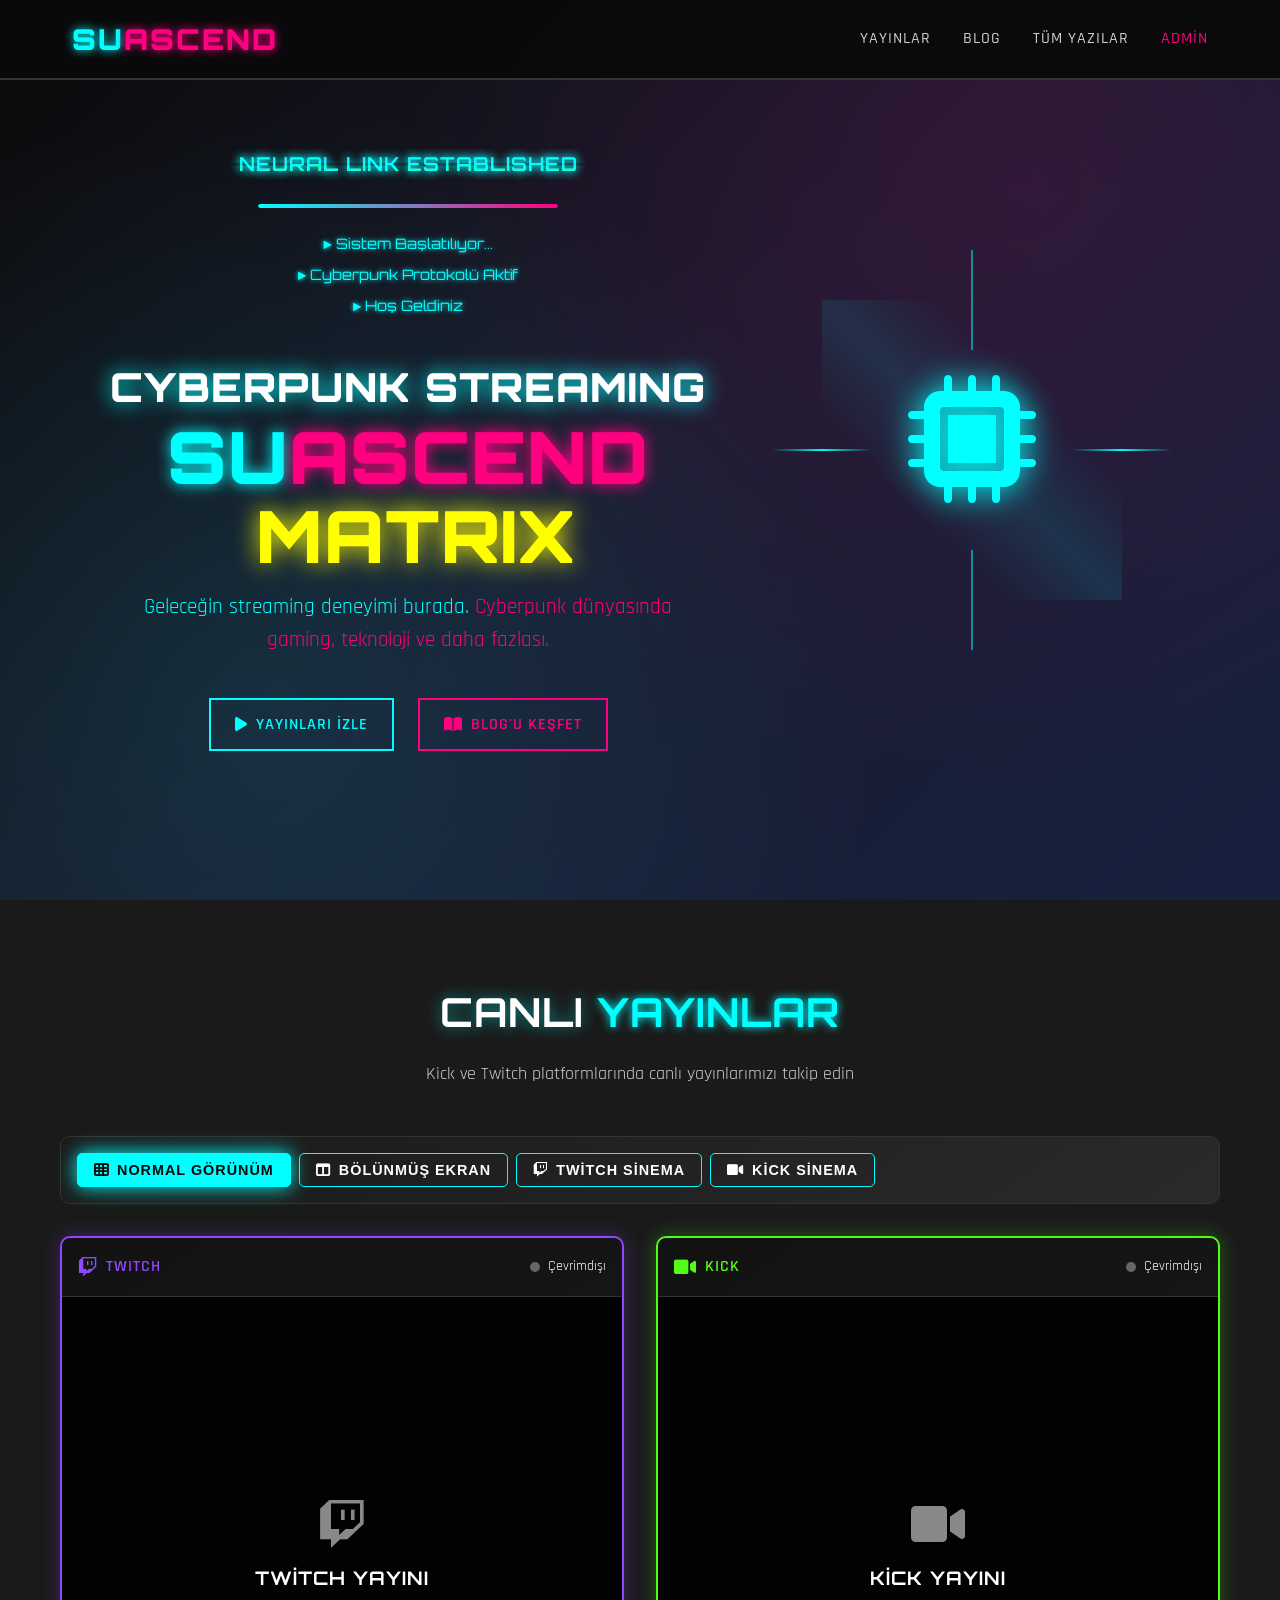
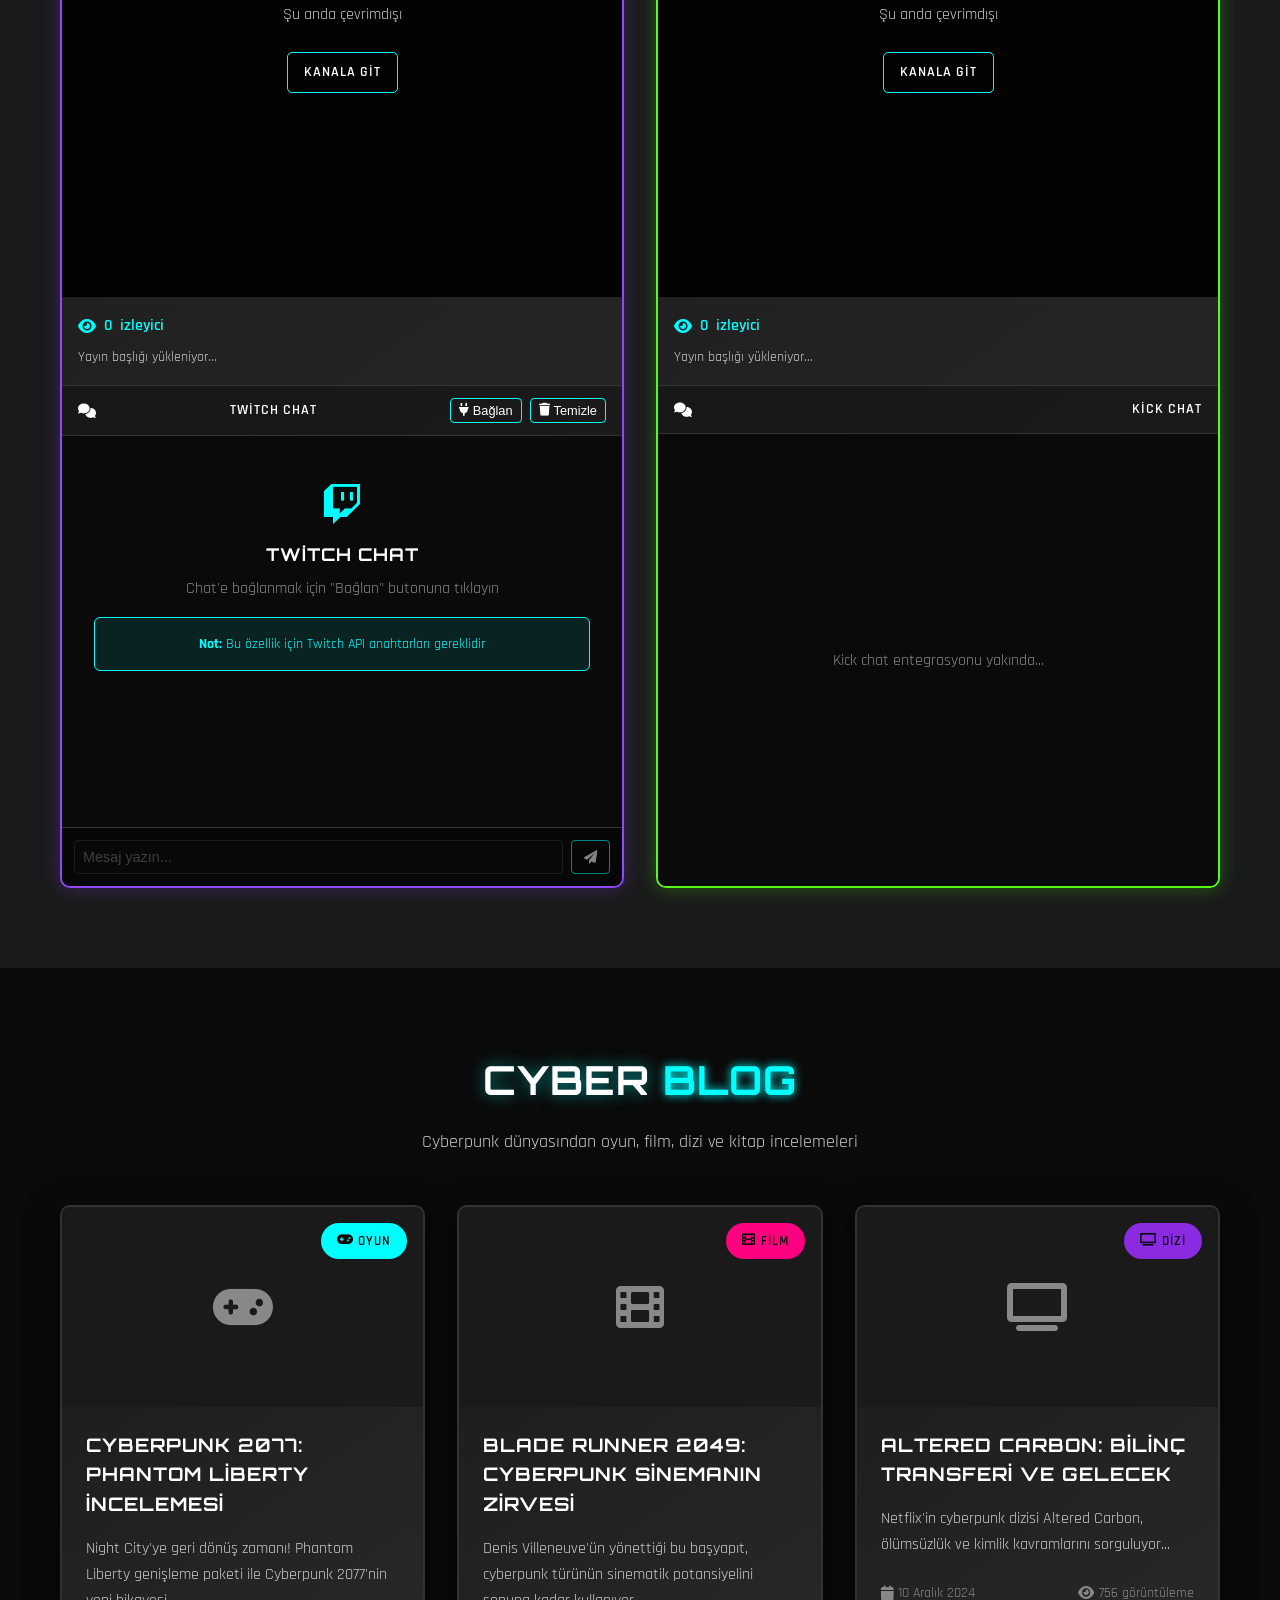
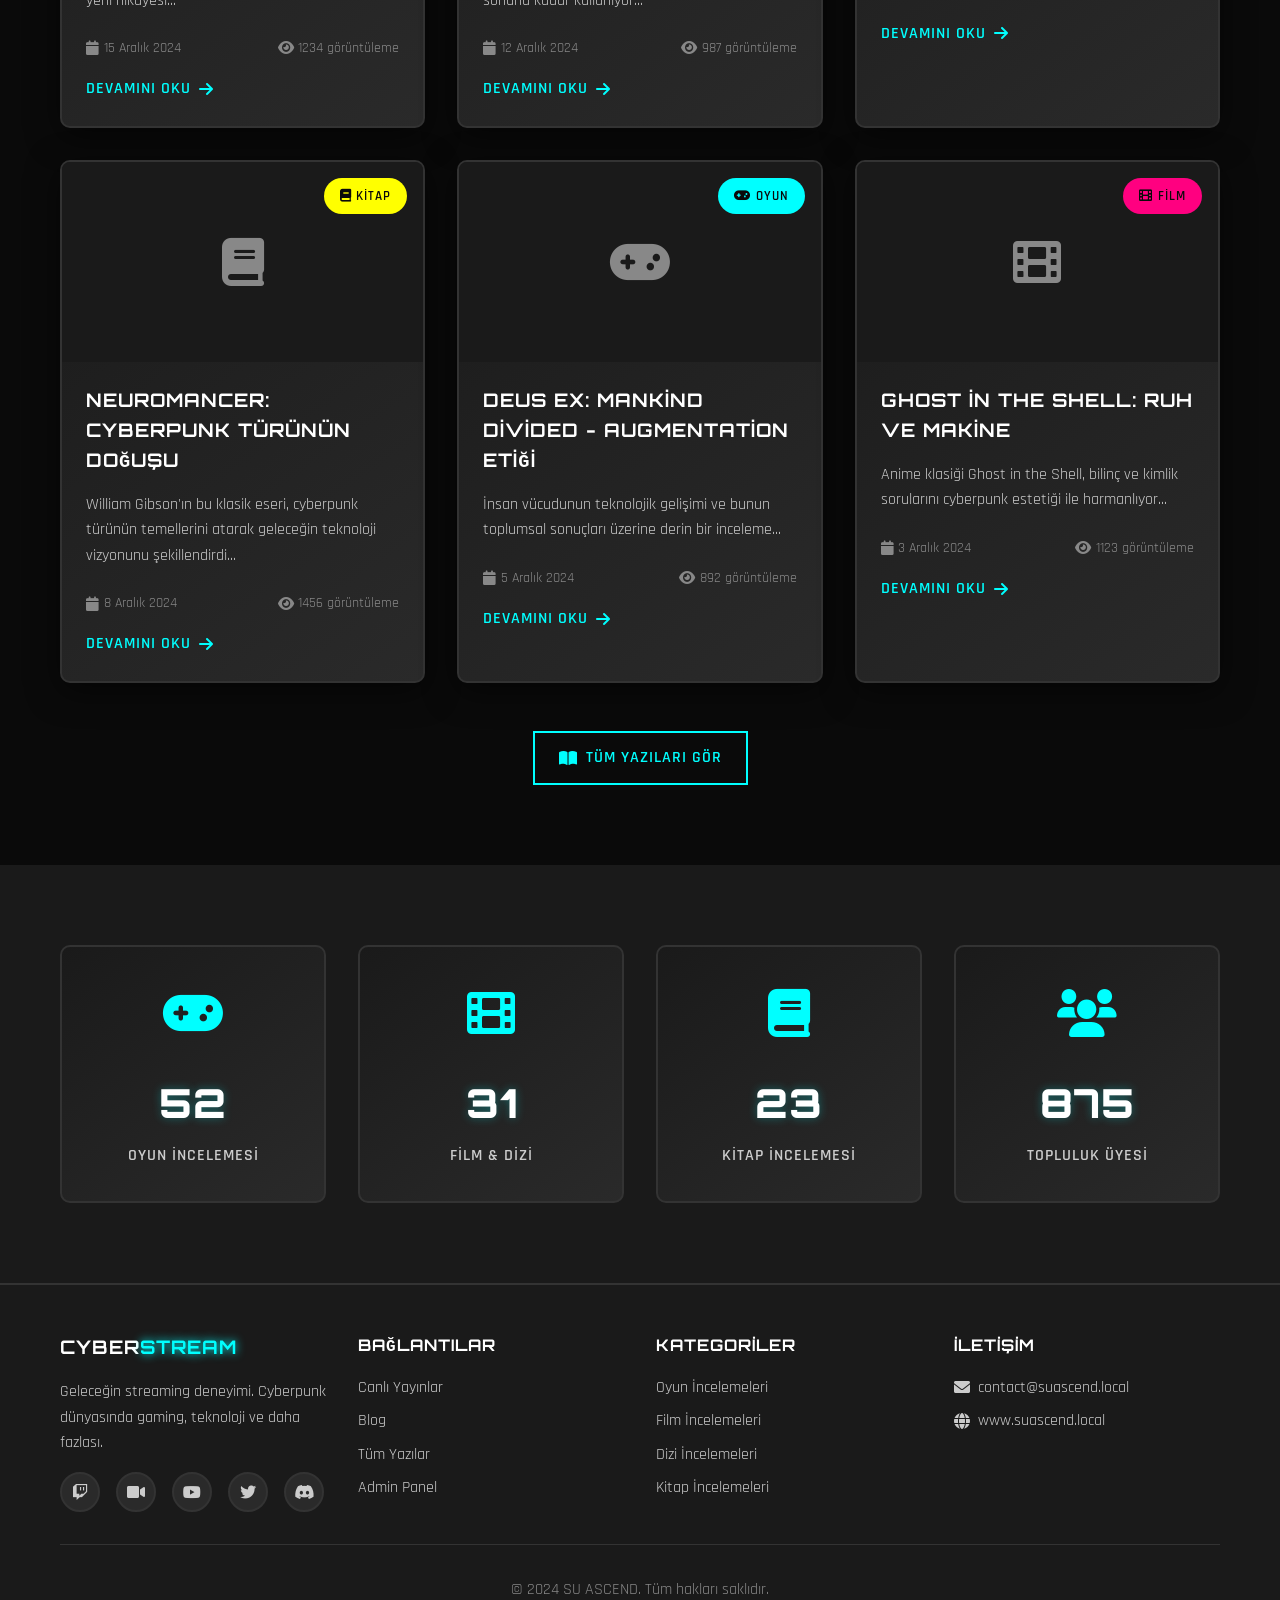
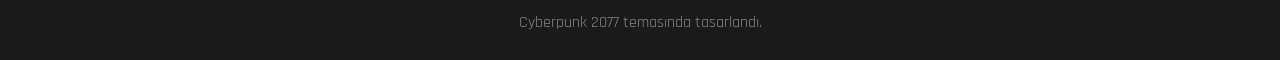
==== index.html @ 9f0c7566 "trae site denemesi" ====
<!DOCTYPE html>
<html lang="tr">
<head>
    <meta charset="UTF-8">
    <meta name="viewport" content="width=device-width, initial-scale=1.0">
    <title>Su Ascend - Cyberpunk Streaming & Blog</title>
    <meta name="description" content="Cyberpunk dünyasında gaming, streaming ve daha fazlası. Kick ve Twitch yayınları, blog yazıları ve daha fazlası.">
    <link rel="stylesheet" href="css/style.css?v=2024">
    <style>
        /* PC Optimizasyonu - Büyük Stream Boyutları */
        .stream-player {
            position: relative;
            width: 100%;
            height: 600px !important;
            background: var(--primary-bg);
        }
        
        .stream-chat {
            height: 500px !important;
            display: flex;
            flex-direction: column;
        }
        
        .streams-container.normal .streams-grid {
            display: grid;
            grid-template-columns: 1fr 1fr !important;
            gap: 2rem;
            max-width: 1600px;
            margin: 0 auto;
        }
        
        .stream-panel {
            min-height: 1200px !important;
            max-width: 750px;
        }
        
        /* Bölünmüş Ekran - Sinema Modu Gibi */
         .streams-container.split-screen {
             position: fixed !important;
             top: 0;
             left: 0;
             width: 100vw !important;
             height: 100vh !important;
             background: rgba(0, 0, 0, 0.95) !important;
             z-index: 1000 !important;
             display: flex !important;
             align-items: center !important;
             justify-content: center !important;
             padding: 0 !important;
             margin: 0 !important;
         }
         
         .streams-container.split-screen .streams-grid {
             display: flex !important;
             gap: 0 !important;
             width: 100vw !important;
             height: 100vh !important;
             max-width: none !important;
         }
         
         .streams-container.split-screen .stream-panel {
             flex: 1 !important;
             display: flex !important;
             flex-direction: column !important;
             height: 100vh !important;
             max-width: none !important;
             background: var(--primary-bg) !important;
             border: none !important;
             border-radius: 0 !important;
             margin: 0 !important;
         }
         
         .streams-container.split-screen .stream-header {
             padding: 1rem !important;
             background: rgba(0, 0, 0, 0.8) !important;
             border-bottom: 1px solid var(--border-glow) !important;
         }
         
         .streams-container.split-screen .stream-player {
             flex: 1 !important;
             height: auto !important;
             min-height: 70vh !important;
         }
         
         .streams-container.split-screen .stream-chat {
             height: 25vh !important;
             flex-shrink: 0 !important;
         }
         
         .streams-container.split-screen .stream-info {
             padding: 0.5rem 1rem !important;
             background: rgba(0, 0, 0, 0.8) !important;
         }
        
        /* Büyük ekranlar için daha da büyük boyutlar */
        @media (min-width: 1400px) {
            .stream-player {
                height: 700px !important;
            }
            .stream-chat {
                height: 600px !important;
            }
            .stream-panel {
                max-width: 800px;
            }
        }
        
        /* Disable hover effects in split-screen mode */
        .streams-container.split-screen .stream-panel:hover {
            transform: none !important;
            box-shadow: var(--shadow-card) !important;
        }

        /* Compact close button styles */
        .cinema-close {
            position: fixed !important;
            top: 1rem !important;
            right: 1rem !important;
            width: 40px !important;
            height: 40px !important;
            background: rgba(0, 0, 0, 0.8) !important;
            color: var(--neon-cyan) !important;
            border: 2px solid var(--neon-cyan) !important;
            border-radius: 8px !important;
            cursor: pointer !important;
            font-size: 1.2rem !important;
            z-index: 1001 !important;
            transition: all 0.3s ease !important;
            opacity: 0 !important;
            visibility: hidden !important;
            display: flex !important;
            align-items: center !important;
            justify-content: center !important;
            backdrop-filter: blur(10px) !important;
        }

        /* Show close button when mouse is in top-right area */
        .close-button-trigger {
            position: fixed !important;
            top: 0 !important;
            right: 0 !important;
            width: 120px !important;
            height: 120px !important;
            z-index: 1000 !important;
            pointer-events: auto !important;
            background: transparent !important;
        }

        .close-button-trigger:hover + .cinema-close,
        .cinema-close:hover {
            opacity: 1 !important;
            visibility: visible !important;
        }

        /* Alternative: Show on container hover */
        .streams-container.split-screen:hover .cinema-close,
        .streams-container.cinema-mode:hover .cinema-close {
            opacity: 0.7 !important;
            visibility: visible !important;
        }
        
        /* Tablet ve küçük ekranlar için alt alta */
        @media (max-width: 1200px) {
            .streams-container.normal .streams-grid {
                grid-template-columns: 1fr !important;
            }
            .stream-player {
                height: 400px !important;
            }
            .stream-chat {
                height: 300px !important;
            }
            
            .streams-container.split-screen .streams-grid {
                flex-direction: column !important;
                height: 95vh !important;
            }
            
            .streams-container.split-screen .stream-player {
                min-height: 40vh !important;
            }
            
            .streams-container.split-screen .stream-chat {
                height: 20vh !important;
            }
        }
    </style>
    <link rel="preconnect" href="https://fonts.googleapis.com">
    <link rel="preconnect" href="https://fonts.gstatic.com" crossorigin>
    <link href="https://fonts.googleapis.com/css2?family=Orbitron:wght@400;700;900&family=Rajdhani:wght@300;400;500;600;700&display=swap" rel="stylesheet">
    <link rel="stylesheet" href="https://cdnjs.cloudflare.com/ajax/libs/font-awesome/6.0.0/css/all.min.css">
</head>
<body>
    <!-- Cyber Grid Background -->
    <div class="cyber-grid"></div>
    
    <!-- Header -->
    <header class="header">
        <nav class="navbar">
            <div class="nav-brand">
                <h1 class="logo"><span style="color: #00ffff; text-shadow: 0 0 10px #00ffff;">SU</span><span style="color: #ff0080; text-shadow: 0 0 10px #ff0080;">ASCEND</span></h1>
            </div>
            <ul class="nav-menu">
                <li><a href="#streams" class="nav-link">Yayınlar</a></li>
                <li><a href="#blog" class="nav-link">Blog</a></li>
                <li><a href="blog.html" class="nav-link">Tüm Yazılar</a></li>
                <li><a href="admin/login.html" class="nav-link admin-link">Admin</a></li>
            </ul>
            <div class="hamburger">
                <span></span>
                <span></span>
                <span></span>
            </div>
        </nav>
    </header>

    <!-- Hero Section -->
    <section class="hero">
        <div class="hero-content">
            <div class="hero-intro-animation">
                <div class="glitch-text">
                    <span class="glitch-layer">NEURAL LINK ESTABLISHED</span>
                    <span class="glitch-layer">NEURAL LINK ESTABLISHED</span>
                    <span class="glitch-layer">NEURAL LINK ESTABLISHED</span>
                </div>
                <div class="loading-bar">
                    <div class="loading-progress"></div>
                </div>
                <div class="system-status">
                    <span class="status-line">► Sistem Başlatılıyor...</span>
                    <span class="status-line">► Cyberpunk Protokolü Aktif</span>
                    <span class="status-line">► Hoş Geldiniz</span>
                </div>
            </div>
            
            <h1 class="hero-title">
                <span class="title-line-1">CYBERPUNK STREAMING</span>
                <span class="title-line-2">
                    <span style="color: #00ffff; text-shadow: 0 0 15px #00ffff;">SU</span><span style="color: #ff0080; text-shadow: 0 0 15px #ff0080;">ASCEND</span>
                    <span class="title-matrix">MATRIX</span>
                </span>
            </h1>
            <p class="hero-subtitle">
                <span style="color: #00ffff;">Geleceğin streaming deneyimi burada.</span> 
                <span style="color: #ff0080;">Cyberpunk dünyasında gaming, teknoloji ve daha fazlası.</span>
            </p>
            <div class="hero-buttons">
                <a href="#streams" class="cyber-btn primary">
                    <i class="fas fa-play"></i>
                    <span style="color: #00ffff;">Yayınları İzle</span>
                </a>
                <a href="#blog" class="cyber-btn secondary">
                    <i class="fas fa-book-open"></i>
                    <span style="color: #ff0080;">Blog'u Keşfet</span>
                </a>
            </div>
        </div>
        <div class="hero-visual">
            <div class="cyber-logo">
                <div class="logo-circuit">
                    <i class="fas fa-microchip"></i>
                    <div class="circuit-lines">
                        <div class="circuit-line line-1"></div>
                        <div class="circuit-line line-2"></div>
                        <div class="circuit-line line-3"></div>
                        <div class="circuit-line line-4"></div>
                    </div>
                </div>
                <div class="hologram-effect"></div>
            </div>
        </div>
    </section>

    <!-- Streams Section -->
    <section id="streams" class="streams-section">
        <div class="container">
            <h2 class="section-title">CANLI <span class="accent">YAYINLAR</span></h2>
            <p class="section-subtitle">Kick ve Twitch platformlarında canlı yayınlarımızı takip edin</p>
            
            <!-- Stream Controls -->
            <div class="stream-controls">
                <div class="view-mode-buttons">
                    <button class="cyber-btn-sm active" id="normal-view" onclick="setViewMode('normal')">
                        <i class="fas fa-th"></i>
                        Normal Görünüm
                    </button>
                    <button class="cyber-btn-sm" id="split-view" onclick="setViewMode('split')">
                        <i class="fas fa-columns"></i>
                        Bölünmüş Ekran
                    </button>
                    <button class="cyber-btn-sm" id="cinema-twitch" onclick="setViewMode('cinema-twitch')">
                        <i class="fab fa-twitch"></i>
                        Twitch Sinema
                    </button>
                    <button class="cyber-btn-sm" id="cinema-kick" onclick="setViewMode('cinema-kick')">
                        <i class="fas fa-video"></i>
                        Kick Sinema
                    </button>
                </div>
            </div>
            
            <div class="streams-container" id="streams-container">
                <div class="streams-grid" id="streams-grid">
                <!-- Twitch Stream -->
                <div class="stream-panel twitch">
                    <div class="stream-header">
                        <div class="platform-info">
                            <i class="fab fa-twitch"></i>
                            <span class="platform-name">TWITCH</span>
                        </div>
                        <div class="stream-status" id="twitch-status">
                            <span class="status-indicator offline"></span>
                            <span class="status-text">Çevrimdışı</span>
                        </div>
                    </div>
                    
                    <div class="stream-player">
                        <iframe 
                            id="twitch-player"
                            src="https://player.twitch.tv/?channel=YOUR_TWITCH_USERNAME&parent=localhost&muted=true"
                            frameborder="0"
                            allowfullscreen="true"
                            scrolling="no">
                        </iframe>
                        <div class="stream-overlay offline" id="twitch-overlay">
                            <div class="overlay-content">
                                <i class="fab fa-twitch"></i>
                                <h3>Twitch Yayını</h3>
                                <p>Şu anda çevrimdışı</p>
                                <a href="https://twitch.tv/YOUR_TWITCH_USERNAME" target="_blank" class="cyber-btn-sm">
                                    Kanala Git
                                </a>
                            </div>
                        </div>
                    </div>
                    
                    <div class="stream-info">
                        <div class="viewer-count">
                            <i class="fas fa-eye"></i>
                            <span id="twitch-viewers">0</span> izleyici
                        </div>
                        <div class="stream-title" id="twitch-title">
                            Yayın başlığı yükleniyor...
                        </div>
                    </div>
                    
                    <div class="stream-chat">
                        <div class="chat-header">
                            <i class="fas fa-comments"></i>
                            <span>Twitch Chat</span>
                            <div class="chat-controls">
                                <button id="chat-connect-btn" onclick="toggleTwitchChat()" class="chat-control-btn">
                                    <i class="fas fa-plug"></i>
                                    Bağlan
                                </button>
                                <button id="chat-clear-btn" onclick="clearTwitchChat()" class="chat-control-btn">
                                    <i class="fas fa-trash"></i>
                                    Temizle
                                </button>
                            </div>
                        </div>
                        <div class="chat-container">
                            <div id="twitch-chat-messages" class="chat-messages">
                                <div class="chat-welcome">
                                    <i class="fab fa-twitch"></i>
                                    <h4>Twitch Chat</h4>
                                    <p>Chat'e bağlanmak için "Bağlan" butonuna tıklayın</p>
                                    <div class="chat-info">
                                        <p><strong>Not:</strong> Bu özellik için Twitch API anahtarları gereklidir</p>
                                    </div>
                                </div>
                            </div>
                            <div class="chat-input-area">
                                <input type="text" id="chat-input" placeholder="Mesaj yazın..." disabled>
                                <button id="chat-send-btn" onclick="sendChatMessage()" disabled>
                                    <i class="fas fa-paper-plane"></i>
                                </button>
                            </div>
                        </div>
                    </div>
                </div>

                <!-- Kick Stream -->
                <div class="stream-panel kick">
                    <div class="stream-header">
                        <div class="platform-info">
                            <i class="fas fa-video"></i>
                            <span class="platform-name">KICK</span>
                        </div>
                        <div class="stream-status" id="kick-status">
                            <span class="status-indicator offline"></span>
                            <span class="status-text">Çevrimdışı</span>
                        </div>
                    </div>
                    
                    <div class="stream-player">
                        <iframe 
                            id="kick-player"
                            src="https://player.kick.com/YOUR_KICK_USERNAME"
                            frameborder="0"
                            allowfullscreen="true"
                            scrolling="no">
                        </iframe>
                        <div class="stream-overlay offline" id="kick-overlay">
                            <div class="overlay-content">
                                <i class="fas fa-video"></i>
                                <h3>Kick Yayını</h3>
                                <p>Şu anda çevrimdışı</p>
                                <a href="https://kick.com/YOUR_KICK_USERNAME" target="_blank" class="cyber-btn-sm">
                                    Kanala Git
                                </a>
                            </div>
                        </div>
                    </div>
                    
                    <div class="stream-info">
                        <div class="viewer-count">
                            <i class="fas fa-eye"></i>
                            <span id="kick-viewers">0</span> izleyici
                        </div>
                        <div class="stream-title" id="kick-title">
                            Yayın başlığı yükleniyor...
                        </div>
                    </div>
                    
                    <div class="stream-chat">
                        <div class="chat-header">
                            <i class="fas fa-comments"></i>
                            <span>Kick Chat</span>
                        </div>
                        <div class="chat-placeholder">
                            <p>Kick chat entegrasyonu yakında...</p>
                        </div>
                    </div>
                </div>
            </div>
        </div>
    </section>

    <!-- Blog Section -->
    <section id="blog" class="blog-section">
        <div class="container">
            <h2 class="section-title">CYBER <span class="accent">BLOG</span></h2>
            <p class="section-subtitle">Cyberpunk dünyasından oyun, film, dizi ve kitap incelemeleri</p>
            
            <div class="blog-grid" id="blog-posts">
                <!-- Blog posts will be loaded here via JavaScript -->
                <div class="loading-spinner">
                    <div class="spinner"></div>
                    <p>Blog yazıları yükleniyor...</p>
                </div>
            </div>
            
            <div class="blog-actions">
                <a href="blog.html" class="cyber-btn primary">
                    <i class="fas fa-book-open"></i>
                    Tüm Yazıları Gör
                </a>
            </div>
        </div>
    </section>

    <!-- Stats Section -->
    <section class="stats-section">
        <div class="container">
            <div class="stats-grid">
                <div class="stat-item">
                    <div class="stat-icon">
                        <i class="fas fa-gamepad"></i>
                    </div>
                    <div class="stat-content">
                        <h3 class="stat-number" data-target="150">0</h3>
                        <p class="stat-label">Oyun İncelemesi</p>
                    </div>
                </div>
                
                <div class="stat-item">
                    <div class="stat-icon">
                        <i class="fas fa-film"></i>
                    </div>
                    <div class="stat-content">
                        <h3 class="stat-number" data-target="89">0</h3>
                        <p class="stat-label">Film & Dizi</p>
                    </div>
                </div>
                
                <div class="stat-item">
                    <div class="stat-icon">
                        <i class="fas fa-book"></i>
                    </div>
                    <div class="stat-content">
                        <h3 class="stat-number" data-target="67">0</h3>
                        <p class="stat-label">Kitap İncelemesi</p>
                    </div>
                </div>
                
                <div class="stat-item">
                    <div class="stat-icon">
                        <i class="fas fa-users"></i>
                    </div>
                    <div class="stat-content">
                        <h3 class="stat-number" data-target="2500">0</h3>
                        <p class="stat-label">Topluluk Üyesi</p>
                    </div>
                </div>
            </div>
        </div>
    </section>

    <!-- Footer -->
    <footer class="footer">
        <div class="container">
            <div class="footer-content">
                <div class="footer-section">
                    <h3>CYBER<span class="accent">STREAM</span></h3>
                    <p>Geleceğin streaming deneyimi. Cyberpunk dünyasında gaming, teknoloji ve daha fazlası.</p>
                    <div class="social-links">
                        <a href="https://twitch.tv/YOUR_TWITCH_USERNAME" target="_blank">
                            <i class="fab fa-twitch"></i>
                        </a>
                        <a href="https://kick.com/YOUR_KICK_USERNAME" target="_blank">
                            <i class="fas fa-video"></i>
                        </a>
                        <a href="#" target="_blank">
                            <i class="fab fa-youtube"></i>
                        </a>
                        <a href="#" target="_blank">
                            <i class="fab fa-twitter"></i>
                        </a>
                        <a href="#" target="_blank">
                            <i class="fab fa-discord"></i>
                        </a>
                    </div>
                </div>
                
                <div class="footer-section">
                    <h4>Bağlantılar</h4>
                    <ul>
                        <li><a href="#streams">Canlı Yayınlar</a></li>
                        <li><a href="#blog">Blog</a></li>
                        <li><a href="blog.html">Tüm Yazılar</a></li>
                        <li><a href="admin/login.html">Admin Panel</a></li>
                    </ul>
                </div>
                
                <div class="footer-section">
                    <h4>Kategoriler</h4>
                    <ul>
                        <li><a href="blog.html#oyun">Oyun İncelemeleri</a></li>
                        <li><a href="blog.html#film">Film İncelemeleri</a></li>
                        <li><a href="blog.html#dizi">Dizi İncelemeleri</a></li>
                        <li><a href="blog.html#kitap">Kitap İncelemeleri</a></li>
                    </ul>
                </div>
                
                <div class="footer-section">
                    <h4>İletişim</h4>
                    <div class="contact-info">
                        <p><i class="fas fa-envelope"></i> contact@suascend.local</p>
                        <p><i class="fas fa-globe"></i> www.suascend.local</p>
                    </div>
                </div>
            </div>
            
            <div class="footer-bottom">
                <p>&copy; 2024 SU ASCEND. Tüm hakları saklıdır.</p>
                <p>Cyberpunk 2077 temasında tasarlandı.</p>
            </div>
        </div>
    </footer>

    <!-- Scripts -->
    <script src="js/script.js"></script>
    <script>
        // Load blog posts on page load
        document.addEventListener('DOMContentLoaded', function() {
            loadBlogPosts();
            initStreamStatus();
            animateStats();
            updateStreamLinks();
            setViewMode('normal'); // Initialize normal view
        });
        function updateStreamLinks() {
            const twitchUsername = localStorage.getItem('twitchUsername') || 'suascend';
            const kickUsername = localStorage.getItem('kickUsername') || 'suascend';
            
            // Twitch linklerini güncelle
            const twitchPlayer = document.getElementById('twitch-player');
            const twitchChat = document.getElementById('twitch-chat');
            const twitchLinks = document.querySelectorAll('a[href*="twitch.tv/YOUR_TWITCH_USERNAME"]');
            
            if (twitchPlayer) {
                twitchPlayer.src = `https://player.twitch.tv/?channel=${twitchUsername}&parent=localhost&muted=true`;
            }
            
            if (twitchChat) {
                twitchChat.src = `https://www.twitch.tv/embed/${twitchUsername}/chat?parent=localhost`;
            }
            
            twitchLinks.forEach(link => {
                link.href = `https://twitch.tv/${twitchUsername}`;
            });
            
            // Kick linklerini güncelle
            const kickPlayer = document.getElementById('kick-player');
            const kickLinks = document.querySelectorAll('a[href*="kick.com/YOUR_KICK_USERNAME"]');
            
            if (kickPlayer) {
                kickPlayer.src = `https://player.kick.com/${kickUsername}`;
            }
            
            kickLinks.forEach(link => {
                link.href = `https://kick.com/${kickUsername}`;
            });
            
            console.log('Yayın linkleri güncellendi:', { twitch: twitchUsername, kick: kickUsername });
        }

        // Load blog posts (static demo data)
        function loadBlogPosts() {
            const demoPosts = [
                {
                    title: "Cyberpunk 2077: Phantom Liberty İncelemesi",
                    excerpt: "Night City'ye geri dönüş zamanı! Phantom Liberty genişleme paketi ile Cyberpunk 2077'nin yeni hikayesi...",
                    category: "Oyun",
                    category_icon: "fas fa-gamepad",
                    formatted_date: "15 Aralık 2024",
                    views: 1234,
                    url: "#",
                    featured_image: null
                },
                {
                    title: "Blade Runner 2049: Cyberpunk Sinemanın Zirvesi",
                    excerpt: "Denis Villeneuve'ün yönettiği bu başyapıt, cyberpunk türünün sinematik potansiyelini sonuna kadar kullanıyor...",
                    category: "Film",
                    category_icon: "fas fa-film",
                    formatted_date: "12 Aralık 2024",
                    views: 987,
                    url: "#",
                    featured_image: null
                },
                {
                    title: "Altered Carbon: Bilinç Transferi ve Gelecek",
                    excerpt: "Netflix'in cyberpunk dizisi Altered Carbon, ölümsüzlük ve kimlik kavramlarını sorguluyor...",
                    category: "Dizi",
                    category_icon: "fas fa-tv",
                    formatted_date: "10 Aralık 2024",
                    views: 756,
                    url: "#",
                    featured_image: null
                },
                {
                    title: "Neuromancer: Cyberpunk Türünün Doğuşu",
                    excerpt: "William Gibson'ın bu klasik eseri, cyberpunk türünün temellerini atarak geleceğin teknoloji vizyonunu şekillendirdi...",
                    category: "Kitap",
                    category_icon: "fas fa-book",
                    formatted_date: "8 Aralık 2024",
                    views: 1456,
                    url: "#",
                    featured_image: null
                },
                {
                    title: "Deus Ex: Mankind Divided - Augmentation Etiği",
                    excerpt: "İnsan vücudunun teknolojik gelişimi ve bunun toplumsal sonuçları üzerine derin bir inceleme...",
                    category: "Oyun",
                    category_icon: "fas fa-gamepad",
                    formatted_date: "5 Aralık 2024",
                    views: 892,
                    url: "#",
                    featured_image: null
                },
                {
                    title: "Ghost in the Shell: Ruh ve Makine",
                    excerpt: "Anime klasiği Ghost in the Shell, bilinç ve kimlik sorularını cyberpunk estetiği ile harmanlıyor...",
                    category: "Film",
                    category_icon: "fas fa-film",
                    formatted_date: "3 Aralık 2024",
                    views: 1123,
                    url: "#",
                    featured_image: null
                }
            ];
            
            displayBlogPosts(demoPosts);
        }

        // Display blog posts
        function displayBlogPosts(posts) {
            const blogGrid = document.getElementById('blog-posts');
            blogGrid.innerHTML = '';
            
            posts.forEach(post => {
                const postElement = createPostElement(post);
                blogGrid.appendChild(postElement);
            });
        }

        // Create post element
        function createPostElement(post) {
            const article = document.createElement('article');
            article.className = 'blog-card';
            
            const categoryColor = getCategoryColor(post.category);
            
            article.innerHTML = `
                <div class="blog-card-image">
                    ${post.featured_image ? 
                        `<img src="${post.featured_image}" alt="${post.title}">` :
                        `<div class="placeholder-image"><i class="${post.category_icon}"></i></div>`
                    }
                    <div class="blog-card-category" style="background-color: ${categoryColor}">
                        <i class="${post.category_icon}"></i>
                        ${post.category}
                    </div>
                </div>
                <div class="blog-card-content">
                    <h3 class="blog-card-title">
                        <a href="${post.url}">${post.title}</a>
                    </h3>
                    <p class="blog-card-excerpt">${post.excerpt}</p>
                    <div class="blog-card-meta">
                        <span class="blog-card-date">
                            <i class="fas fa-calendar"></i>
                            ${post.formatted_date}
                        </span>
                        <span class="blog-card-views">
                            <i class="fas fa-eye"></i>
                            ${post.views} görüntüleme
                        </span>
                    </div>
                    <a href="${post.url}" class="blog-card-link">
                        Devamını Oku <i class="fas fa-arrow-right"></i>
                    </a>
                </div>
            `;
            
            return article;
        }

        // Get category color
        function getCategoryColor(category) {
            const colors = {
                'Oyun': '#00ffff',
                'Film': '#ff0080',
                'Dizi': '#8a2be2',
                'Kitap': '#ffff00',
                'Teknoloji': '#00ff41'
            };
            return colors[category] || '#00ffff';
        }

        // Show no posts message
        function showNoPosts() {
            const blogGrid = document.getElementById('blog-posts');
            blogGrid.innerHTML = `
                <div class="no-posts">
                    <i class="fas fa-file-alt"></i>
                    <h3>Henüz blog yazısı bulunmuyor</h3>
                    <p>Yakında cyberpunk dünyasından harika içerikler paylaşacağız!</p>
                </div>
            `;
        }

        // Initialize stream status (mock data for demo)
        function initStreamStatus() {
            // This would normally fetch real stream data from APIs
            updateStreamStatus('twitch', false, 0, 'Yayın başlığı yükleniyor...');
            updateStreamStatus('kick', false, 0, 'Yayın başlığı yükleniyor...');
        }

        // Update stream status
        function updateStreamStatus(platform, isLive, viewers, title) {
            const statusElement = document.getElementById(`${platform}-status`);
            const viewersElement = document.getElementById(`${platform}-viewers`);
            const titleElement = document.getElementById(`${platform}-title`);
            const overlayElement = document.getElementById(`${platform}-overlay`);
            
            if (isLive) {
                statusElement.innerHTML = `
                    <span class="status-indicator live"></span>
                    <span class="status-text">Canlı</span>
                `;
                overlayElement.style.display = 'none';
            } else {
                statusElement.innerHTML = `
                    <span class="status-indicator offline"></span>
                    <span class="status-text">Çevrimdışı</span>
                `;
                overlayElement.style.display = 'flex';
            }
            
            viewersElement.textContent = viewers.toLocaleString();
            titleElement.textContent = title;
        }

        // Animate statistics
        function animateStats() {
            const statNumbers = document.querySelectorAll('.stat-number');
            
            const observer = new IntersectionObserver((entries) => {
                entries.forEach(entry => {
                    if (entry.isIntersecting) {
                        const target = parseInt(entry.target.dataset.target);
                        animateNumber(entry.target, target);
                        observer.unobserve(entry.target);
                    }
                });
            });
            
            statNumbers.forEach(stat => observer.observe(stat));
        }

        // Animate number counting
        function animateNumber(element, target) {
            let current = 0;
            const increment = target / 100;
            const timer = setInterval(() => {
                current += increment;
                if (current >= target) {
                    current = target;
                    clearInterval(timer);
                }
                element.textContent = Math.floor(current).toLocaleString();
            }, 20);
        }

        // View Mode Functions
        let currentViewMode = 'normal';

        function setViewMode(mode) {
            const container = document.getElementById('streams-container');
            const buttons = document.querySelectorAll('.view-mode-buttons .cyber-btn-sm');
            
            // Remove all mode classes
            container.className = 'streams-container';
            buttons.forEach(btn => btn.classList.remove('active'));
            
            // Set new mode
            currentViewMode = mode;
            
            switch(mode) {
                case 'normal':
                    container.classList.add('normal');
                    document.getElementById('normal-view').classList.add('active');
                    // Enable scroll
                    document.body.style.overflow = 'auto';
                    // Remove close button
                    removeCloseButton();
                    break;
                    
                case 'split':
                    container.classList.add('split-screen');
                    document.getElementById('split-view').classList.add('active');
                    // Disable scroll
                    document.body.style.overflow = 'hidden';
                    addCloseButton();
                    break;
                    
                case 'cinema-twitch':
                    container.classList.add('cinema-mode');
                    document.querySelector('.stream-panel.twitch').classList.add('active');
                    document.querySelector('.stream-panel.kick').classList.remove('active');
                    document.getElementById('cinema-twitch').classList.add('active');
                    // Disable scroll
                    document.body.style.overflow = 'hidden';
                    addCloseButton();
                    break;
                    
                case 'cinema-kick':
                    container.classList.add('cinema-mode');
                    document.querySelector('.stream-panel.kick').classList.add('active');
                    document.querySelector('.stream-panel.twitch').classList.remove('active');
                    document.getElementById('cinema-kick').classList.add('active');
                    // Disable scroll
                    document.body.style.overflow = 'hidden';
                    addCloseButton();
                    break;
            }
        }

        function addCloseButton() {
            // Remove existing close button if any
            removeCloseButton();
            
            // Add hover trigger area
            const triggerArea = document.createElement('div');
            triggerArea.className = 'close-button-trigger';
            
            // Add new close button
            const closeBtn = document.createElement('button');
            closeBtn.className = 'cinema-close';
            closeBtn.innerHTML = '<i class="fas fa-times"></i>';
            closeBtn.onclick = () => setViewMode('normal');
            
            // Add hover effects for close button
            closeBtn.addEventListener('mouseenter', () => {
                closeBtn.style.background = 'rgba(0, 255, 255, 0.2)';
                closeBtn.style.borderColor = 'var(--neon-pink)';
                closeBtn.style.color = 'var(--neon-pink)';
                closeBtn.style.transform = 'scale(1.1)';
                closeBtn.style.opacity = '1';
                closeBtn.style.visibility = 'visible';
            });
            
            closeBtn.addEventListener('mouseleave', () => {
                closeBtn.style.background = 'rgba(0, 0, 0, 0.8)';
                closeBtn.style.borderColor = 'var(--neon-cyan)';
                closeBtn.style.color = 'var(--neon-cyan)';
                closeBtn.style.transform = 'scale(1)';
            });
            
            // Show button when mouse enters trigger area
            triggerArea.addEventListener('mouseenter', () => {
                closeBtn.style.opacity = '1';
                closeBtn.style.visibility = 'visible';
            });
            
            triggerArea.addEventListener('mouseleave', () => {
                // Only hide if not hovering the button itself
                setTimeout(() => {
                    if (!closeBtn.matches(':hover')) {
                        closeBtn.style.opacity = '0';
                        closeBtn.style.visibility = 'hidden';
                    }
                }, 100);
            });
            
            // Append elements in correct order
            document.body.appendChild(triggerArea);
            document.body.appendChild(closeBtn);
        }

        function removeCloseButton() {
            const existingBtn = document.querySelector('.cinema-close');
            const existingTrigger = document.querySelector('.close-button-trigger');
            if (existingBtn) {
                existingBtn.remove();
            }
            if (existingTrigger) {
                existingTrigger.remove();
            }
        }

        function addCinemaCloseButton() {
            addCloseButton();
        }

        function handleEscapeKey(event) {
            if (event.key === 'Escape') {
                if (currentViewMode === 'split' || currentViewMode.includes('cinema')) {
                    setViewMode('normal');
                }
            }
        }

        // Add global escape key listener
        document.addEventListener('keydown', handleEscapeKey);
    </script>
</body>
</html>
---- css/style.css ----
/* Cyberpunk 2077 Themed CSS - Su Ascend */

/* CSS Variables */
:root {
    /* Colors */
    --primary-bg: #0a0a0a;
    --secondary-bg: #1a1a1a;
    --accent-bg: #2a2a2a;
    --border-glow: #333;
    
    /* Neon Colors */
    --neon-cyan: #00ffff;
    --neon-pink: #ff0080;
    --neon-yellow: #ffff00;
    --neon-purple: #8a2be2;
    --neon-green: #00ff41;
    --neon-orange: #ff6600;
    
    /* Text Colors - Restored to original */
    --text-primary: #ffffff; /* Back to white */
    --text-secondary: #cccccc; /* Back to light gray */
    --text-muted: #888888; /* Back to gray */
    --text-accent: var(--neon-cyan);
    
    /* Gradients */
    --gradient-cyber: linear-gradient(135deg, #0a0a0a 0%, #1a1a1a 50%, #2a2a2a 100%);
    --gradient-neon: linear-gradient(45deg, var(--neon-cyan), var(--neon-pink));
    --gradient-card: linear-gradient(145deg, #1a1a1a, #2a2a2a);
    
    /* Shadows */
    --shadow-glow: 0 0 20px rgba(0, 255, 255, 0.3);
    --shadow-pink: 0 0 20px rgba(255, 0, 128, 0.3);
    --shadow-card: 0 8px 32px rgba(0, 0, 0, 0.5);
    
    /* Fonts */
    --font-primary: 'Rajdhani', sans-serif;
    --font-accent: 'Orbitron', monospace;
    
    /* Transitions */
    --transition-fast: 0.2s ease;
    --transition-normal: 0.3s ease;
    --transition-slow: 0.5s ease;
}

/* Reset and Base Styles */
* {
    margin: 0;
    padding: 0;
    box-sizing: border-box;
}

html {
    scroll-behavior: smooth;
}

body {
    font-family: var(--font-primary);
    background: var(--primary-bg);
    color: var(--text-primary);
    line-height: 1.6;
    overflow-x: hidden;
    position: relative;
}

/* Cyber Grid Background */
.cyber-grid {
    position: fixed;
    top: 0;
    left: 0;
    width: 100%;
    height: 100%;
    background-image: 
        linear-gradient(rgba(0, 255, 255, 0.03) 1px, transparent 1px),
        linear-gradient(90deg, rgba(0, 255, 255, 0.03) 1px, transparent 1px);
    background-size: 50px 50px;
    z-index: -1;
    animation: gridMove 20s linear infinite;
}

@keyframes gridMove {
    0% { transform: translate(0, 0); }
    100% { transform: translate(50px, 50px); }
}

/* Container */
.container {
    max-width: 1200px;
    margin: 0 auto;
    padding: 0 20px;
}

/* Typography */
h1, h2, h3, h4, h5, h6 {
    font-family: var(--font-accent);
    font-weight: 700;
    text-transform: uppercase;
    letter-spacing: 1px;
}

.accent {
    color: var(--neon-cyan);
    text-shadow: 0 0 10px var(--neon-cyan);
}

/* Header */
.header {
    position: fixed;
    top: 0;
    left: 0;
    width: 100%;
    background: rgba(10, 10, 10, 0.95);
    backdrop-filter: blur(10px);
    border-bottom: 2px solid var(--border-glow);
    z-index: 1000;
    transition: var(--transition-normal);
}

.navbar {
    display: flex;
    justify-content: space-between;
    align-items: center;
    padding: 1rem 2rem;
    max-width: 1200px;
    margin: 0 auto;
}

.logo {
    font-size: 1.8rem;
    font-weight: 900;
    letter-spacing: 2px;
}

.logo a {
    color: inherit;
    text-decoration: none;
}

.nav-menu {
    display: flex;
    list-style: none;
    gap: 2rem;
    align-items: center;
}

.nav-link {
    color: var(--text-secondary);
    text-decoration: none;
    font-weight: 500;
    text-transform: uppercase;
    letter-spacing: 1px;
    transition: var(--transition-normal);
    position: relative;
}

.nav-link:hover,
.nav-link.active {
    color: var(--neon-cyan);
    text-shadow: 0 0 10px var(--neon-cyan);
}

.nav-link::after {
    content: '';
    position: absolute;
    bottom: -5px;
    left: 0;
    width: 0;
    height: 2px;
    background: var(--neon-cyan);
    transition: var(--transition-normal);
}

.nav-link:hover::after,
.nav-link.active::after {
    width: 100%;
    box-shadow: 0 0 10px var(--neon-cyan);
}

.admin-link {
    color: var(--neon-pink) !important;
}

.admin-link:hover {
    text-shadow: 0 0 10px var(--neon-pink) !important;
}

/* Hamburger Menu */
.hamburger {
    display: none;
    flex-direction: column;
    cursor: pointer;
    gap: 4px;
}

.hamburger span {
    width: 25px;
    height: 3px;
    background: var(--neon-cyan);
    transition: var(--transition-normal);
}

/* Hero Section */
.hero {
    min-height: 100vh;
    display: flex;
    align-items: center;
    justify-content: center;
    gap: 4rem;
    flex-wrap: wrap;
    padding: 0 5%;
    position: relative;
    overflow: hidden;
    background: linear-gradient(135deg, #0a0a0a 0%, #1a1a2e 50%, #16213e 100%);
}

.hero::before {
    content: '';
    position: absolute;
    top: 0;
    left: 0;
    width: 100%;
    height: 100%;
    background: radial-gradient(circle at 20% 80%, rgba(0, 255, 255, 0.1) 0%, transparent 50%),
                radial-gradient(circle at 80% 20%, rgba(255, 0, 128, 0.1) 0%, transparent 50%);
    z-index: 1;
}

.hero-content {
    flex: 1;
    min-width: 300px;
    max-width: 600px;
    text-align: center;
    z-index: 2;
}

/* Hero Intro Animation */
.hero-intro-animation {
    margin-bottom: 3rem;
    opacity: 0;
    animation: fadeInUp 1s ease-out 0.5s forwards;
    text-align: center;
}

.glitch-text {
    font-family: 'Orbitron', monospace;
    font-size: 1.2rem;
    font-weight: 600;
    color: #00ffff;
    text-shadow: 0 0 10px #00ffff;
    position: relative;
    margin-bottom: 1.5rem;
    text-align: center;
    animation: glitchEffect 3s ease-in-out infinite;
    letter-spacing: 1px;
}

.glitch-text .glitch-layer {
    display: block;
}

.glitch-text .glitch-layer:nth-child(1) {
    position: relative;
    z-index: 3;
}

.glitch-text .glitch-layer:nth-child(2) {
    position: absolute;
    top: 0;
    left: 0;
    width: 100%;
    color: #ff0080;
    animation: glitch1 2s infinite;
    clip-path: polygon(0 0, 100% 0, 100% 45%, 0 45%);
    z-index: 2;
}

.glitch-text .glitch-layer:nth-child(3) {
    position: absolute;
    top: 0;
    left: 0;
    width: 100%;
    color: #ffff00;
    animation: glitch2 2s infinite;
    clip-path: polygon(0 55%, 100% 55%, 100% 100%, 0 100%);
    z-index: 1;
}

.loading-bar {
    width: 100%;
    max-width: 300px;
    height: 4px;
    background: rgba(0, 255, 255, 0.1);
    border-radius: 2px;
    margin: 1.5rem auto;
    overflow: hidden;
}

.loading-progress {
    height: 100%;
    background: linear-gradient(90deg, #00ffff, #ff0080);
    border-radius: 2px;
    width: 0;
    animation: loadingProgress 3s ease-in-out forwards;
    box-shadow: 0 0 10px #00ffff;
}

.system-status {
    display: flex;
    flex-direction: column;
    gap: 0.5rem;
    font-family: 'Orbitron', monospace;
    font-size: 0.9rem;
    color: #00ffff;
    text-align: center;
}

.status-line {
    opacity: 0;
    animation: typeWriter 0.5s ease-out forwards;
    text-shadow: 0 0 5px #00ffff;
}

.status-line:nth-child(1) { animation-delay: 1s; }
.status-line:nth-child(2) { animation-delay: 1.5s; }
.status-line:nth-child(3) { animation-delay: 2s; }

.hero-title {
    font-size: 4rem;
    font-weight: 900;
    line-height: 1.1;
    margin: 2rem 0 1rem 0;
    text-shadow: 0 0 20px rgba(0, 255, 255, 0.5);
    opacity: 0;
    animation: fadeInUp 1s ease-out 2.5s forwards;
    text-align: center;
}

.title-line-1 {
    display: block;
    font-size: 2.5rem;
    color: #ffffff;
    text-shadow: 0 0 20px #00ffff;
    animation: titleGlow 3s ease-in-out infinite alternate;
}

.title-line-2 {
    display: block;
    font-size: 4.5rem;
    margin-top: 0.5rem;
    animation: neonFlicker 2s infinite alternate;
}

.title-matrix {
    color: #ffff00;
    text-shadow: 0 0 25px #ffff00;
    margin-left: 1rem;
    animation: matrixGlow 2s ease-in-out infinite alternate;
}

.hero-subtitle {
    font-size: 1.3rem;
    margin-bottom: 2.5rem;
    line-height: 1.6;
    opacity: 0;
    animation: fadeInUp 1s ease-out 3s forwards;
    text-align: center;
}

.hero-buttons {
    display: flex;
    gap: 1.5rem;
    opacity: 0;
    animation: fadeInUp 1s ease-out 3.5s forwards;
    justify-content: center;
}

.hero-visual {
    flex: 1;
    min-width: 300px;
    max-width: 400px;
    display: flex;
    justify-content: center;
    align-items: center;
    z-index: 2;
}

.cyber-logo {
    position: relative;
    width: 300px;
    height: 300px;
    display: flex;
    justify-content: center;
    align-items: center;
    opacity: 0;
    animation: fadeInScale 1.5s ease-out 4s forwards;
}

.logo-circuit {
    position: relative;
    font-size: 8rem;
    color: #00ffff;
    text-shadow: 0 0 30px #00ffff;
    animation: logoFloat 4s ease-in-out infinite;
}

.circuit-lines {
    position: absolute;
    top: 50%;
    left: 50%;
    transform: translate(-50%, -50%);
    width: 400px;
    height: 400px;
}

.circuit-line {
    position: absolute;
    background: linear-gradient(90deg, transparent, #00ffff, transparent);
    animation: circuitFlow 3s linear infinite;
}

.line-1 {
    top: 0;
    left: 50%;
    width: 2px;
    height: 100px;
    transform: translateX(-50%);
}

.line-2 {
    right: 0;
    top: 50%;
    width: 100px;
    height: 2px;
    transform: translateY(-50%);
    animation-delay: 0.75s;
}

.line-3 {
    bottom: 0;
    left: 50%;
    width: 2px;
    height: 100px;
    transform: translateX(-50%);
    animation-delay: 1.5s;
}

.line-4 {
    left: 0;
    top: 50%;
    width: 100px;
    height: 2px;
    transform: translateY(-50%);
    animation-delay: 2.25s;
}

.hologram-effect {
    position: absolute;
    top: 0;
    left: 0;
    right: 0;
    bottom: 0;
    background: linear-gradient(
        45deg,
        transparent 30%,
        rgba(0, 255, 255, 0.1) 50%,
        transparent 70%
    );
    animation: hologramScan 4s linear infinite;
    pointer-events: none;
}

/* Animations */
@keyframes fadeInUp {
    from {
        opacity: 0;
        transform: translateY(30px);
    }
    to {
        opacity: 1;
        transform: translateY(0);
    }
}

@keyframes fadeInScale {
    from {
        opacity: 0;
        transform: scale(0.8);
    }
    to {
        opacity: 1;
        transform: scale(1);
    }
}

@keyframes glitchEffect {
    0%, 100% { transform: translateX(0); }
    10% { transform: translateX(-2px); }
    20% { transform: translateX(2px); }
    30% { transform: translateX(-1px); }
    40% { transform: translateX(1px); }
    50% { transform: translateX(0); }
}

@keyframes glitch1 {
    0%, 100% { transform: translateX(0); }
    20% { transform: translateX(-2px); }
    40% { transform: translateX(2px); }
    60% { transform: translateX(-1px); }
    80% { transform: translateX(1px); }
}

@keyframes glitch2 {
    0%, 100% { transform: translateX(0); }
    25% { transform: translateX(2px); }
    50% { transform: translateX(-2px); }
    75% { transform: translateX(1px); }
}

@keyframes loadingProgress {
    0% { width: 0%; }
    100% { width: 100%; }
}

@keyframes typeWriter {
    from {
        opacity: 0;
        transform: translateX(-10px);
    }
    to {
        opacity: 1;
        transform: translateX(0);
    }
}

@keyframes neonFlicker {
    0%, 100% { 
        text-shadow: 0 0 15px #ffffff, 0 0 25px #ffffff;
    }
    50% { 
        text-shadow: 0 0 10px #ffffff, 0 0 20px #ffffff, 0 0 30px #00ffff;
    }
}

@keyframes titleGlow {
    0%, 100% { 
        filter: brightness(1);
    }
    50% { 
        filter: brightness(1.2);
    }
}

@keyframes matrixGlow {
    0%, 100% { 
        text-shadow: 0 0 20px #ffff00;
    }
    50% { 
        text-shadow: 0 0 30px #ffff00, 0 0 40px #ffff00;
    }
}

@keyframes logoFloat {
    0%, 100% { 
        transform: translateY(0px) rotate(0deg);
    }
    25% { 
        transform: translateY(-10px) rotate(1deg);
    }
    50% { 
        transform: translateY(0px) rotate(0deg);
    }
    75% { 
        transform: translateY(-5px) rotate(-1deg);
    }
}

@keyframes circuitFlow {
    0% { opacity: 0; }
    50% { opacity: 1; }
    100% { opacity: 0; }
}

@keyframes hologramScan {
    0% { 
        transform: translate(-50%, -50%) rotate(0deg);
        opacity: 0.3;
    }
    50% { 
        opacity: 0.7;
    }
    100% { 
        transform: translate(-50%, -50%) rotate(360deg);
        opacity: 0.3;
    }
}

@keyframes pulse {
    0%, 100% { transform: scale(1); opacity: 0.8; }
    50% { transform: scale(1.1); opacity: 1; }
}

/* Buttons */
.cyber-btn {
    display: inline-flex;
    align-items: center;
    gap: 0.5rem;
    padding: 12px 24px;
    background: transparent;
    border: 2px solid var(--neon-cyan);
    color: var(--neon-cyan);
    text-decoration: none;
    text-transform: uppercase;
    font-weight: 600;
    letter-spacing: 1px;
    transition: var(--transition-normal);
    position: relative;
    overflow: hidden;
}

.cyber-btn::before {
    content: '';
    position: absolute;
    top: 0;
    left: -100%;
    width: 100%;
    height: 100%;
    background: var(--neon-cyan);
    transition: var(--transition-normal);
    z-index: -1;
}

.cyber-btn:hover::before {
    left: 0;
}

.cyber-btn:hover {
    color: var(--primary-bg);
    box-shadow: var(--shadow-glow);
}

.cyber-btn.primary {
    border-color: var(--neon-cyan);
    color: var(--neon-cyan);
}

.cyber-btn.primary::before {
    background: var(--neon-cyan);
}

.cyber-btn.secondary {
    border-color: var(--neon-pink);
    color: var(--neon-pink);
}

.cyber-btn.secondary::before {
    background: var(--neon-pink);
}

.cyber-btn-sm {
    padding: 8px 16px;
    font-size: 0.9rem;
    border: 1px solid var(--neon-cyan);
    color: var(--neon-cyan);
    background: transparent;
    text-decoration: none;
    transition: var(--transition-normal);
}

.cyber-btn-sm:hover {
    background: var(--neon-cyan);
    color: var(--primary-bg);
    box-shadow: 0 0 15px var(--neon-cyan);
}

/* Sections */
.section-title {
    font-size: 2.5rem;
    text-align: center;
    margin-bottom: 1rem;
    text-shadow: 0 0 15px rgba(0, 255, 255, 0.5);
}

.section-subtitle {
    text-align: center;
    color: var(--text-secondary);
    font-size: 1.1rem;
    margin-bottom: 3rem;
}

/* Streams Section */
.streams-section {
    padding: 80px 0;
    background: var(--secondary-bg);
}

.streams-grid {
    display: grid;
    grid-template-columns: repeat(auto-fit, minmax(500px, 1fr));
    gap: 2rem;
    margin-top: 3rem;
}

.stream-panel {
    background: var(--gradient-card);
    border: 2px solid var(--border-glow);
    border-radius: 10px;
    overflow: hidden;
    box-shadow: var(--shadow-card);
    transition: var(--transition-normal);
}

.stream-panel:hover {
    transform: translateY(-5px);
    box-shadow: var(--shadow-glow);
}

.stream-panel.twitch {
    border-color: #9146ff;
}

.stream-panel.kick {
    border-color: #53fc18;
}

.stream-header {
    display: flex;
    justify-content: space-between;
    align-items: center;
    padding: 1rem;
    background: rgba(0, 0, 0, 0.3);
    border-bottom: 1px solid var(--border-glow);
}

.platform-info {
    display: flex;
    align-items: center;
    gap: 0.5rem;
    font-weight: 600;
    text-transform: uppercase;
    letter-spacing: 1px;
}

.platform-info i {
    font-size: 1.2rem;
}

.twitch .platform-info {
    color: #9146ff;
}

.kick .platform-info {
    color: #53fc18;
}

.stream-status {
    display: flex;
    align-items: center;
    gap: 0.5rem;
    font-size: 0.9rem;
}

.status-indicator {
    width: 10px;
    height: 10px;
    border-radius: 50%;
    animation: blink 2s infinite;
}

.status-indicator.live {
    background: var(--neon-green);
    box-shadow: 0 0 10px var(--neon-green);
}

.status-indicator.offline {
    background: #666;
}

@keyframes blink {
    0%, 50% { opacity: 1; }
    51%, 100% { opacity: 0.3; }
}

.stream-player {
    position: relative;
    width: 100%;
    height: 600px !important;
    background: var(--primary-bg);
}

.stream-player iframe {
    width: 100%;
    height: 100%;
    border: none;
}

.stream-overlay {
    position: absolute;
    top: 0;
    left: 0;
    width: 100%;
    height: 100%;
    background: rgba(0, 0, 0, 0.8);
    display: flex;
    align-items: center;
    justify-content: center;
    z-index: 10;
}

.overlay-content {
    text-align: center;
    color: var(--text-secondary);
}

.overlay-content i {
    font-size: 3rem;
    margin-bottom: 1rem;
    color: var(--text-muted);
}

.overlay-content h3 {
    margin-bottom: 0.5rem;
    color: var(--text-primary);
}

.overlay-content p {
    margin-bottom: 1.5rem;
}

.stream-info {
    padding: 1rem;
    border-bottom: 1px solid var(--border-glow);
}

.viewer-count {
    display: flex;
    align-items: center;
    gap: 0.5rem;
    color: var(--neon-cyan);
    font-weight: 600;
    margin-bottom: 0.5rem;
}

.stream-title {
    color: var(--text-secondary);
    font-size: 0.9rem;
}

.stream-chat {
    height: 500px !important;
    display: flex;
    flex-direction: column;
}

.chat-header {
    padding: 0.75rem 1rem;
    background: rgba(0, 0, 0, 0.3);
    border-bottom: 1px solid var(--border-glow);
    display: flex;
    align-items: center;
    gap: 0.5rem;
    font-weight: 600;
    text-transform: uppercase;
    letter-spacing: 1px;
    font-size: 0.9rem;
}

.stream-chat iframe {
    flex: 1;
    border: none;
    background: var(--primary-bg);
}

/* Chat Container Styles */
.chat-container {
    flex: 1;
    display: flex;
    flex-direction: column;
    background: var(--primary-bg);
}

.chat-header {
    padding: 0.75rem 1rem;
    background: rgba(0, 0, 0, 0.3);
    border-bottom: 1px solid var(--border-glow);
    display: flex;
    align-items: center;
    justify-content: space-between;
    gap: 0.5rem;
    font-weight: 600;
    text-transform: uppercase;
    letter-spacing: 1px;
    font-size: 0.9rem;
}

.chat-controls {
    display: flex;
    gap: 0.5rem;
}

.chat-control-btn {
    padding: 0.25rem 0.5rem;
    background: var(--gradient-primary);
    color: var(--text-primary);
    border: 1px solid var(--neon-cyan);
    border-radius: 4px;
    font-size: 0.8rem;
    cursor: pointer;
    transition: var(--transition-normal);
    display: flex;
    align-items: center;
    gap: 0.25rem;
}

.chat-control-btn:hover {
    background: var(--neon-cyan);
    color: var(--primary-bg);
    box-shadow: 0 0 10px var(--neon-cyan);
}

.chat-control-btn:disabled {
    opacity: 0.5;
    cursor: not-allowed;
}

.chat-messages {
    flex: 1;
    overflow-y: auto;
    padding: 1rem;
    max-height: 400px;
    scrollbar-width: thin;
    scrollbar-color: var(--neon-cyan) var(--primary-bg);
}

.chat-messages::-webkit-scrollbar {
    width: 6px;
}

.chat-messages::-webkit-scrollbar-track {
    background: var(--primary-bg);
}

.chat-messages::-webkit-scrollbar-thumb {
    background: var(--neon-cyan);
    border-radius: 3px;
}

.chat-welcome {
    text-align: center;
    padding: 2rem 1rem;
    color: var(--text-muted);
}

.chat-welcome i.fab {
    font-size: 2.5rem;
    color: var(--neon-cyan);
    margin-bottom: 1rem;
    display: block;
}

.chat-welcome h4 {
    color: var(--text-primary);
    margin-bottom: 0.5rem;
    font-size: 1.1rem;
}

.chat-welcome p {
    margin-bottom: 1rem;
    line-height: 1.5;
}

.chat-info {
    padding: 1rem;
    background: rgba(0, 255, 255, 0.1);
    border: 1px solid var(--neon-cyan);
    border-radius: 6px;
    margin-top: 1rem;
}

.chat-info p {
    font-size: 0.85rem;
    color: var(--neon-cyan);
    margin: 0;
}

.chat-message {
    margin-bottom: 0.75rem;
    padding: 0.5rem;
    background: rgba(0, 0, 0, 0.2);
    border-radius: 6px;
    border-left: 3px solid var(--neon-cyan);
}

.chat-message-content {
    display: flex;
    flex-wrap: wrap;
    gap: 0.5rem;
    margin-bottom: 0.25rem;
}

.chat-username {
    font-weight: 600;
    font-size: 0.9rem;
}

.chat-text {
    color: var(--text-primary);
    font-size: 0.9rem;
    line-height: 1.4;
    word-wrap: break-word;
}

.chat-timestamp {
    font-size: 0.75rem;
    color: var(--text-muted);
    text-align: right;
}

.chat-badge {
    display: inline-block;
    padding: 0.1rem 0.3rem;
    border-radius: 3px;
    font-size: 0.7rem;
    font-weight: 600;
    margin-right: 0.25rem;
}

.chat-badge.mod {
    background: #00ff00;
    color: #000;
}

.chat-badge.sub {
    background: #9146ff;
    color: #fff;
}

.chat-badge.vip {
    background: #ff69b4;
    color: #fff;
}

.chat-input-area {
    display: flex;
    padding: 0.75rem;
    background: rgba(0, 0, 0, 0.3);
    border-top: 1px solid var(--border-glow);
    gap: 0.5rem;
}

.chat-input-area input {
    flex: 1;
    padding: 0.5rem;
    background: var(--primary-bg);
    border: 1px solid var(--border-glow);
    border-radius: 4px;
    color: var(--text-primary);
    font-size: 0.9rem;
}

.chat-input-area input:focus {
    outline: none;
    border-color: var(--neon-cyan);
    box-shadow: 0 0 5px rgba(0, 255, 255, 0.3);
}

.chat-input-area input:disabled {
    opacity: 0.5;
    cursor: not-allowed;
}

#chat-send-btn {
    padding: 0.5rem 0.75rem;
    background: var(--gradient-primary);
    color: var(--text-primary);
    border: 1px solid var(--neon-cyan);
    border-radius: 4px;
    cursor: pointer;
    transition: var(--transition-normal);
}

#chat-send-btn:hover:not(:disabled) {
    background: var(--neon-cyan);
    color: var(--primary-bg);
    box-shadow: 0 0 10px var(--neon-cyan);
}

#chat-send-btn:disabled {
    opacity: 0.5;
    cursor: not-allowed;
}

.chat-error {
    text-align: center;
    padding: 2rem;
    color: #ff6b6b;
}

.chat-error i {
    font-size: 2rem;
    margin-bottom: 1rem;
    display: block;
}

.chat-error p {
    margin-bottom: 1rem;
}

.chat-placeholder {
    flex: 1;
    display: flex;
    align-items: center;
    justify-content: center;
    color: var(--text-muted);
    background: var(--primary-bg);
    padding: 2rem;
}

.chat-placeholder-content {
    text-align: center;
    max-width: 300px;
}

.chat-placeholder-content i.fab {
    font-size: 3rem;
    color: var(--neon-cyan);
    margin-bottom: 1rem;
    display: block;
}

.chat-placeholder-content h4 {
    color: var(--text-primary);
    margin-bottom: 0.5rem;
    font-size: 1.2rem;
}

.chat-placeholder-content p {
    margin-bottom: 1.5rem;
    line-height: 1.5;
}

.chat-alternative {
    margin-top: 1.5rem;
    padding: 1rem;
    background: rgba(0, 255, 255, 0.1);
    border: 1px solid var(--neon-cyan);
    border-radius: 8px;
}

.chat-tip {
    font-size: 0.9rem;
    color: var(--neon-cyan);
    margin: 0;
}

.cyber-btn-sm {
    display: inline-flex;
    align-items: center;
    gap: 0.5rem;
    padding: 0.5rem 1rem;
    background: var(--gradient-primary);
    color: var(--text-primary);
    text-decoration: none;
    border: 1px solid var(--neon-cyan);
    border-radius: 5px;
    font-size: 0.9rem;
    font-weight: 600;
    text-transform: uppercase;
    letter-spacing: 1px;
    transition: var(--transition-normal);
}

.cyber-btn-sm:hover {
    background: var(--neon-cyan);
    color: var(--primary-bg);
    box-shadow: 0 0 20px var(--neon-cyan);
    transform: translateY(-2px);
}

/* Stream Controls */
.stream-controls {
    display: flex;
    justify-content: space-between;
    align-items: center;
    margin-bottom: 2rem;
    padding: 1rem;
    background: var(--gradient-card);
    border: 1px solid var(--border-glow);
    border-radius: 10px;
    flex-wrap: wrap;
    gap: 1rem;
}

.view-mode-buttons {
    display: flex;
    gap: 0.5rem;
    flex-wrap: wrap;
}

.view-mode-buttons .cyber-btn-sm.active {
    background: var(--neon-cyan);
    color: var(--primary-bg);
    box-shadow: 0 0 20px var(--neon-cyan);
}

/* Streams Container */
.streams-container {
    transition: all 0.3s ease;
}

/* Normal View */
.streams-container.normal .streams-grid {
    display: grid;
    grid-template-columns: repeat(auto-fit, minmax(600px, 1fr));
    gap: 2rem;
}

.streams-container.normal .stream-panel {
    display: flex;
    flex-direction: column;
    background: var(--gradient-card);
    border: 2px solid var(--border-glow);
    border-radius: 10px;
    overflow: hidden;
    transition: var(--transition-normal);
    box-shadow: var(--shadow-card);
}

/* Normal görünümde renkli çerçeveler */
.streams-container.normal .stream-panel.twitch {
    border-color: #9146ff;
    box-shadow: 0 0 20px rgba(145, 70, 255, 0.3);
}

.streams-container.normal .stream-panel.kick {
    border-color: #53fc18;
    box-shadow: 0 0 20px rgba(83, 252, 24, 0.3);
}

/* Normal görünümde hover efekti */
.streams-container.normal .stream-panel:hover {
    transform: translateY(-5px);
}

.streams-container.normal .stream-panel.twitch:hover {
    box-shadow: 0 0 30px rgba(145, 70, 255, 0.6);
    border-color: #a855ff;
}

.streams-container.normal .stream-panel.kick:hover {
    box-shadow: 0 0 30px rgba(83, 252, 24, 0.6);
    border-color: #65ff2a;
}



.streams-container.normal .stream-player {
    height: 350px;
    width: 100%;
}

.streams-container.normal .stream-chat {
    height: 300px;
    width: 100%;
}

/* Split Screen View */
.streams-container.split-screen {
    position: relative;
}

.streams-container.split-screen .streams-grid {
    display: flex;
    gap: 4px !important;
    padding: 0 2px;
    height: 80vh;
    margin-bottom: 1rem;
}

.streams-container.split-screen .stream-panel {
    flex: 1;
    display: flex;
    flex-direction: column;
    height: 100%;
    background: var(--gradient-card);
    border: 2px solid var(--neon-cyan) !important;
    box-shadow: 0 0 12px var(--neon-cyan) !important;
    border-radius: 8px !important;
    margin: 0 !important;
    overflow: hidden;
}

/* Platform özel renkli çerçeveler */
.streams-container.split-screen .stream-panel.twitch {
    border-color: #9146ff !important;
    box-shadow: 0 0 12px #9146ff !important;
}

.streams-container.split-screen .stream-panel.kick {
    border-color: #53fc18 !important;
    box-shadow: 0 0 12px #53fc18 !important;
}

/* Split-screen hover efektleri */
.streams-container.split-screen .stream-panel:hover {
    box-shadow: 0 0 20px var(--neon-cyan) !important;
    transform: translateY(-2px);
}

.streams-container.split-screen .stream-panel.twitch:hover {
    box-shadow: 0 0 20px #9146ff !important;
    border-color: #a855ff !important;
    transform: translateY(-2px);
}

.streams-container.split-screen .stream-panel.kick:hover {
    box-shadow: 0 0 20px #53fc18 !important;
    border-color: #65ff2a !important;
    transform: translateY(-2px);
}

.streams-container.split-screen .stream-player {
    flex: 1;
    height: auto;
    min-height: 400px;
}

.streams-container.split-screen .stream-chat {
    height: 200px;
    flex-shrink: 0;
}

/* Cinema Mode */
.streams-container.cinema-mode {
    position: fixed;
    top: 0;
    left: 0;
    width: 100vw;
    height: 100vh;
    background: rgba(0, 0, 0, 0.95);
    z-index: 1000;
    display: flex;
    align-items: center;
    justify-content: center;
    padding: 2rem;
}

.streams-container.cinema-mode .streams-grid {
    display: block;
    width: 100%;
    height: 100%;
}

.streams-container.cinema-mode .stream-panel {
    width: 100%;
    height: 100%;
    display: flex;
    flex-direction: column;
    max-width: none;
}

.streams-container.cinema-mode .stream-panel:not(.active) {
    display: none;
}

.streams-container.cinema-mode .stream-player {
    flex: 1;
    height: auto;
    min-height: 70vh;
}

.streams-container.cinema-mode .stream-chat {
    height: 25vh;
    flex-shrink: 0;
}

/* Cinema Mode Close Button */
.cinema-close {
    position: absolute;
    top: 2rem;
    right: 2rem;
    background: var(--neon-pink);
    color: var(--primary-bg);
    border: none;
    padding: 1rem;
    border-radius: 50%;
    cursor: pointer;
    font-size: 1.5rem;
    z-index: 1001;
    transition: var(--transition-normal);
}

.cinema-close:hover {
    background: var(--neon-cyan);
    transform: scale(1.1);
}

/* PC için büyük ekran optimizasyonu */
@media (min-width: 1200px) {
    .streams-container.normal .streams-grid {
        grid-template-columns: repeat(2, 1fr);
        gap: 3rem;
        max-width: 1400px;
        margin: 0 auto;
    }
    
    .streams-container.normal .stream-player {
        height: 400px;
    }
    
    .streams-container.normal .stream-chat {
        height: 350px;
    }
}

/* Responsive Design for Stream Controls */
@media (max-width: 768px) {
    .stream-controls {
        flex-direction: column;
        align-items: stretch;
    }
    
    .view-mode-buttons {
        justify-content: center;
    }
    
    .streams-container.normal .streams-grid {
        grid-template-columns: 1fr;
        gap: 1rem;
    }
    
    .streams-container.normal .stream-player {
        height: 250px;
    }
    
    .streams-container.normal .stream-chat {
        height: 200px;
    }
    
    .streams-container.split-screen .streams-grid {
        flex-direction: column;
        height: auto;
    }
    
    .streams-container.split-screen .stream-panel {
        height: 50vh;
    }
    
    .streams-container.cinema-mode {
        padding: 1rem;
    }
}

/* Blog Section */
.blog-section {
    padding: 80px 0;
    background: var(--primary-bg);
}

.blog-grid {
    display: grid;
    grid-template-columns: repeat(auto-fit, minmax(350px, 1fr));
    gap: 2rem;
    margin-bottom: 3rem;
}

.blog-card {
    background: var(--gradient-card);
    border: 2px solid var(--border-glow);
    border-radius: 10px;
    overflow: hidden;
    transition: var(--transition-normal);
    box-shadow: var(--shadow-card);
}

.blog-card:hover {
    transform: translateY(-5px);
    box-shadow: var(--shadow-glow);
    border-color: var(--neon-cyan);
}

.blog-card-image {
    position: relative;
    height: 200px;
    overflow: hidden;
}

.blog-card-image img {
    width: 100%;
    height: 100%;
    object-fit: cover;
    transition: var(--transition-slow);
}

.blog-card:hover .blog-card-image img {
    transform: scale(1.1);
}

.placeholder-image {
    width: 100%;
    height: 100%;
    background: var(--secondary-bg);
    display: flex;
    align-items: center;
    justify-content: center;
    color: var(--text-muted);
    font-size: 3rem;
}

.blog-card-category {
    position: absolute;
    top: 1rem;
    right: 1rem;
    padding: 0.5rem 1rem;
    background: var(--neon-cyan);
    color: var(--primary-bg);
    border-radius: 20px;
    font-size: 0.8rem;
    font-weight: 600;
    text-transform: uppercase;
    letter-spacing: 1px;
    display: flex;
    align-items: center;
    gap: 0.3rem;
}

.blog-card-content {
    padding: 1.5rem;
}

.blog-card-title {
    margin-bottom: 1rem;
}

.blog-card-title a {
    color: var(--text-primary);
    text-decoration: none;
    transition: var(--transition-normal);
}

.blog-card-title a:hover {
    color: var(--neon-cyan);
    text-shadow: 0 0 10px var(--neon-cyan);
}

.blog-card-excerpt {
    color: var(--text-secondary);
    margin-bottom: 1.5rem;
    line-height: 1.6;
}

.blog-card-meta {
    display: flex;
    justify-content: space-between;
    align-items: center;
    margin-bottom: 1rem;
    font-size: 0.9rem;
    color: var(--text-muted);
}

.blog-card-date,
.blog-card-views {
    display: flex;
    align-items: center;
    gap: 0.3rem;
}

.blog-card-link {
    color: var(--neon-cyan);
    text-decoration: none;
    font-weight: 600;
    text-transform: uppercase;
    letter-spacing: 1px;
    transition: var(--transition-normal);
    display: flex;
    align-items: center;
    gap: 0.5rem;
}

.blog-card-link:hover {
    color: var(--neon-pink);
    text-shadow: 0 0 10px var(--neon-pink);
}

.blog-actions {
    text-align: center;
}

/* Loading Spinner */
.loading-spinner {
    text-align: center;
    padding: 3rem;
    color: var(--text-secondary);
}

.spinner {
    width: 40px;
    height: 40px;
    border: 3px solid var(--border-glow);
    border-top: 3px solid var(--neon-cyan);
    border-radius: 50%;
    animation: spin 1s linear infinite;
    margin: 0 auto 1rem;
}

@keyframes spin {
    0% { transform: rotate(0deg); }
    100% { transform: rotate(360deg); }
}

.no-posts {
    text-align: center;
    padding: 4rem 2rem;
    color: var(--text-secondary);
}

.no-posts-icon {
    font-size: 4rem;
    color: var(--text-muted);
    margin-bottom: 2rem;
}

.no-posts h3 {
    font-size: 1.5rem;
    margin-bottom: 1rem;
    color: var(--text-primary);
}

/* Stats Section */
.stats-section {
    padding: 80px 0;
    background: var(--secondary-bg);
}

.stats-grid {
    display: grid;
    grid-template-columns: repeat(auto-fit, minmax(250px, 1fr));
    gap: 2rem;
}

.stat-item {
    text-align: center;
    padding: 2rem;
    background: var(--gradient-card);
    border: 2px solid var(--border-glow);
    border-radius: 10px;
    transition: var(--transition-normal);
}

.stat-item:hover {
    transform: translateY(-5px);
    border-color: var(--neon-cyan);
    box-shadow: var(--shadow-glow);
}

.stat-icon {
    font-size: 3rem;
    color: var(--neon-cyan);
    margin-bottom: 1rem;
}

.stat-number {
    font-size: 2.5rem;
    font-weight: 900;
    color: var(--text-primary);
    margin-bottom: 0.5rem;
    text-shadow: 0 0 10px rgba(0, 255, 255, 0.3);
}

.stat-label {
    color: var(--text-secondary);
    text-transform: uppercase;
    letter-spacing: 1px;
    font-weight: 600;
}

/* Blog Page Specific Styles */
.blog-header {
    padding: 120px 0 60px;
    background: var(--gradient-cyber);
    text-align: center;
}

.page-title {
    font-family: var(--font-accent);
    font-size: 3rem;
    font-weight: 900;
    margin-bottom: 1rem;
    text-transform: uppercase;
    letter-spacing: 2px;
    text-shadow: 0 0 20px rgba(0, 255, 255, 0.5);
}

.page-subtitle {
    font-size: 1.2rem;
    color: var(--text-secondary);
    font-weight: 300;
    margin-bottom: 3rem;
}

.blog-controls {
    max-width: 800px;
    margin: 0 auto;
}

.search-form {
    margin-bottom: 2rem;
}

.search-input-group {
    display: flex;
    border: 2px solid var(--border-glow);
    border-radius: 5px;
    overflow: hidden;
    background: var(--accent-bg);
    transition: var(--transition-normal);
}

.search-input-group:focus-within {
    border-color: var(--neon-cyan);
    box-shadow: 0 0 15px rgba(0, 255, 255, 0.3);
}

.search-input {
    flex: 1;
    padding: 12px 16px;
    background: transparent;
    border: none;
    color: var(--text-primary);
    font-size: 1rem;
    outline: none;
}

.search-input::placeholder {
    color: var(--text-muted);
}

.search-btn {
    padding: 12px 16px;
    background: var(--neon-cyan);
    border: none;
    color: var(--primary-bg);
    cursor: pointer;
    transition: var(--transition-normal);
}

.search-btn:hover {
    background: var(--neon-pink);
    box-shadow: 0 0 15px var(--neon-pink);
}

.category-filter {
    display: flex;
    gap: 1rem;
    flex-wrap: wrap;
    justify-content: center;
}

.filter-btn {
    display: flex;
    align-items: center;
    gap: 0.5rem;
    padding: 8px 16px;
    background: transparent;
    border: 2px solid var(--border-glow);
    color: var(--text-secondary);
    text-decoration: none;
    border-radius: 20px;
    transition: var(--transition-normal);
    font-weight: 500;
    text-transform: uppercase;
    font-size: 0.9rem;
    letter-spacing: 1px;
}

.filter-btn:hover,
.filter-btn.active {
    background: var(--neon-cyan);
    color: var(--primary-bg);
    border-color: var(--neon-cyan);
    box-shadow: 0 0 15px var(--neon-cyan);
}

.filter-btn .count {
    background: rgba(255, 255, 255, 0.2);
    padding: 2px 6px;
    border-radius: 10px;
    font-size: 0.8rem;
    margin-left: 0.3rem;
}

.blog-content {
    padding: 60px 0;
    background: var(--primary-bg);
    min-height: 60vh;
}

.filter-info {
    display: flex;
    justify-content: space-between;
    align-items: center;
    margin-bottom: 2rem;
    padding: 1rem;
    background: var(--accent-bg);
    border: 1px solid var(--border-glow);
    border-radius: 5px;
}

.filter-info p {
    color: var(--text-secondary);
    margin: 0;
}

.result-count {
    color: var(--neon-cyan);
    font-weight: 600;
}

.clear-filters {
    display: flex;
    align-items: center;
    gap: 0.5rem;
    color: var(--neon-pink);
    text-decoration: none;
    font-weight: 600;
    transition: var(--transition-normal);
}

.clear-filters:hover {
    text-shadow: 0 0 10px var(--neon-pink);
}

/* Pagination */
.pagination {
    display: flex;
    justify-content: center;
    align-items: center;
    gap: 1rem;
    margin-top: 3rem;
    flex-wrap: wrap;
}

.pagination-btn,
.pagination-number {
    display: flex;
    align-items: center;
    gap: 0.5rem;
    padding: 10px 16px;
    background: var(--accent-bg);
    border: 2px solid var(--border-glow);
    color: var(--text-secondary);
    text-decoration: none;
    border-radius: 5px;
    transition: var(--transition-normal);
    font-weight: 500;
}

.pagination-btn:hover,
.pagination-number:hover,
.pagination-number.active {
    background: var(--neon-cyan);
    color: var(--primary-bg);
    border-color: var(--neon-cyan);
    box-shadow: 0 0 15px var(--neon-cyan);
}

.pagination-numbers {
    display: flex;
    gap: 0.5rem;
    align-items: center;
}

.pagination-dots {
    color: var(--text-muted);
    padding: 0 0.5rem;
}

/* Footer */
.footer {
    background: var(--secondary-bg);
    border-top: 2px solid var(--border-glow);
    padding: 3rem 0 1rem;
}

.footer-content {
    display: grid;
    grid-template-columns: repeat(auto-fit, minmax(250px, 1fr));
    gap: 2rem;
    margin-bottom: 2rem;
}

.footer-section h3,
.footer-section h4 {
    margin-bottom: 1rem;
    color: var(--text-primary);
}

.footer-section p {
    color: var(--text-secondary);
    line-height: 1.6;
    margin-bottom: 1rem;
}

.footer-section ul {
    list-style: none;
}

.footer-section ul li {
    margin-bottom: 0.5rem;
}

.footer-section ul li a {
    color: var(--text-secondary);
    text-decoration: none;
    transition: var(--transition-normal);
}

.footer-section ul li a:hover {
    color: var(--neon-cyan);
    text-shadow: 0 0 10px var(--neon-cyan);
}

.social-links {
    display: flex;
    gap: 1rem;
    margin-top: 1rem;
}

.social-links a {
    display: flex;
    align-items: center;
    justify-content: center;
    width: 40px;
    height: 40px;
    background: var(--accent-bg);
    border: 2px solid var(--border-glow);
    border-radius: 50%;
    color: var(--text-secondary);
    text-decoration: none;
    transition: var(--transition-normal);
}

.social-links a:hover {
    background: var(--neon-cyan);
    color: var(--primary-bg);
    border-color: var(--neon-cyan);
    box-shadow: 0 0 15px var(--neon-cyan);
    transform: translateY(-2px);
}

.contact-info p {
    display: flex;
    align-items: center;
    gap: 0.5rem;
    margin-bottom: 0.5rem;
}

.footer-bottom {
    text-align: center;
    padding-top: 2rem;
    border-top: 1px solid var(--border-glow);
    color: var(--text-muted);
}

.footer-bottom p {
    margin-bottom: 0.5rem;
}

/* Post Modal */
.post-modal {
    position: fixed;
    top: 0;
    left: 0;
    width: 100%;
    height: 100%;
    z-index: 2000;
    display: flex;
    align-items: center;
    justify-content: center;
    animation: modalFadeIn 0.3s ease;
}

.post-modal-overlay {
    position: absolute;
    top: 0;
    left: 0;
    width: 100%;
    height: 100%;
    background: rgba(0, 0, 0, 0.8);
    backdrop-filter: blur(5px);
}

.post-modal-content {
    position: relative;
    background: var(--secondary-bg);
    border: 2px solid var(--neon-cyan);
    border-radius: 10px;
    max-width: 800px;
    max-height: 80vh;
    width: 90%;
    overflow-y: auto;
    box-shadow: 0 0 30px rgba(0, 255, 255, 0.3);
    animation: modalSlideIn 0.3s ease;
}

.post-modal-header {
    position: sticky;
    top: 0;
    background: var(--secondary-bg);
    padding: 1rem;
    border-bottom: 1px solid var(--border-glow);
    display: flex;
    justify-content: flex-end;
    z-index: 10;
}

.post-modal-close {
    background: none;
    border: 2px solid var(--neon-pink);
    color: var(--neon-pink);
    width: 40px;
    height: 40px;
    border-radius: 50%;
    cursor: pointer;
    display: flex;
    align-items: center;
    justify-content: center;
    transition: var(--transition-normal);
    font-size: 1.2rem;
}

.post-modal-close:hover {
    background: var(--neon-pink);
    color: var(--primary-bg);
    box-shadow: 0 0 15px var(--neon-pink);
    transform: scale(1.1);
}

.post-modal-body {
    padding: 2rem;
    color: var(--text-primary);
    line-height: 1.8;
}

.post-modal-body h2 {
    color: var(--neon-cyan);
    text-shadow: 0 0 10px var(--neon-cyan);
    margin-bottom: 1rem;
    font-size: 2rem;
}

.post-modal-body h3 {
    color: var(--neon-pink);
    text-shadow: 0 0 10px var(--neon-pink);
    margin: 2rem 0 1rem 0;
    font-size: 1.5rem;
}

.post-modal-body p {
    margin-bottom: 1rem;
    color: var(--text-secondary);
}

.post-modal-body strong {
    color: var(--neon-yellow);
}

@keyframes modalFadeIn {
    from { opacity: 0; }
    to { opacity: 1; }
}

@keyframes modalSlideIn {
    from { 
        transform: translateY(-50px);
        opacity: 0;
    }
    to { 
        transform: translateY(0);
        opacity: 1;
    }
}

/* Mobil uyumluluk */
@media (max-width: 768px) {
    .hero {
        flex-direction: column;
        text-align: center;
        gap: 2rem;
    }
    
    .hero-content,
    .hero-visual {
        max-width: 100%;
        min-width: auto;
    }
}
@media (max-width: 1024px) {
    .streams-grid {
        grid-template-columns: 1fr;
    }
    
    .hero-content {
        grid-template-columns: 1fr;
        text-align: center;
        gap: 2rem;
    }
    
    .hero-title {
        font-size: 3rem;
    }
}

@media (max-width: 768px) {
    .hamburger {
        display: flex;
    }
    
    .nav-menu {
        position: fixed;
        top: 100%;
        left: 0;
        width: 100%;
        background: rgba(10, 10, 10, 0.98);
        backdrop-filter: blur(10px);
        flex-direction: column;
        padding: 2rem;
        gap: 1rem;
        transform: translateY(-100%);
        transition: var(--transition-normal);
        border-top: 2px solid var(--border-glow);
    }
    
    .nav-menu.active {
        transform: translateY(0);
    }
    
    .hero-title {
        font-size: 2.5rem;
    }
    
    .hero-subtitle {
        font-size: 1.1rem;
    }
    
    .section-title {
        font-size: 2rem;
    }
    
    .page-title {
        font-size: 2.5rem;
    }
    
    .blog-grid {
        grid-template-columns: 1fr;
    }
    
    .stats-grid {
        grid-template-columns: repeat(2, 1fr);
    }
    
    .category-filter {
        justify-content: flex-start;
    }
    
    .filter-info {
        flex-direction: column;
        gap: 1rem;
        text-align: center;
    }
    
    .pagination {
        gap: 0.5rem;
    }
    
    .pagination-btn,
    .pagination-number {
        padding: 8px 12px;
        font-size: 0.9rem;
    }
}

@media (max-width: 480px) {
    .container {
        padding: 0 15px;
    }
    
    .navbar {
        padding: 1rem 15px;
    }
    
    .hero-title {
        font-size: 2rem;
    }
    
    .hero-buttons {
        flex-direction: column;
        align-items: center;
    }
    
    .stats-grid {
        grid-template-columns: 1fr;
    }
    
    .footer-content {
        grid-template-columns: 1fr;
        text-align: center;
    }
    
    .social-links {
        justify-content: center;
    }
    
    .streams-grid {
        grid-template-columns: 1fr;
    }
    
    .stream-panel {
        margin: 0 -15px;
        border-radius: 0;
    }
}

/* Custom Scrollbar */
::-webkit-scrollbar {
    width: 8px;
}

::-webkit-scrollbar-track {
    background: var(--primary-bg);
}

::-webkit-scrollbar-thumb {
    background: var(--neon-cyan);
    border-radius: 4px;
}

::-webkit-scrollbar-thumb:hover {
    background: var(--neon-pink);
}

/* Selection */
::selection {
    background: var(--neon-cyan);
    color: var(--primary-bg);
}

::-moz-selection {
    background: var(--neon-cyan);
    color: var(--primary-bg);
}

/* Focus Styles */
input:focus,
textarea:focus,
button:focus {
    outline: 2px solid var(--neon-cyan);
    outline-offset: 2px;
}

/* Animations */
@keyframes fadeInUp {
    from {
        opacity: 0;
        transform: translateY(30px);
    }
    to {
        opacity: 1;
        transform: translateY(0);
    }
}

@keyframes fadeIn {
    from { opacity: 0; }
    to { opacity: 1; }
}

.fade-in {
    animation: fadeIn 0.5s ease-in-out;
}

.fade-in-up {
    animation: fadeInUp 0.6s ease-out;
}

/* Utility Classes */
.text-center { text-align: center; }
.text-left { text-align: left; }
.text-right { text-align: right; }

.mb-1 { margin-bottom: 0.5rem; }
.mb-2 { margin-bottom: 1rem; }
.mb-3 { margin-bottom: 1.5rem; }
.mb-4 { margin-bottom: 2rem; }

.mt-1 { margin-top: 0.5rem; }
.mt-2 { margin-top: 1rem; }
.mt-3 { margin-top: 1.5rem; }
.mt-4 { margin-top: 2rem; }

.p-1 { padding: 0.5rem; }
.p-2 { padding: 1rem; }
.p-3 { padding: 1.5rem; }
.p-4 { padding: 2rem; }

.d-none { display: none; }
.d-block { display: block; }
.d-flex { display: flex; }
.d-grid { display: grid; }

.justify-center { justify-content: center; }
.justify-between { justify-content: space-between; }
.align-center { align-items: center; }

.w-full { width: 100%; }
.h-full { height: 100%; }

.relative { position: relative; }
.absolute { position: absolute; }
.fixed { position: fixed; }

.z-10 { z-index: 10; }
.z-20 { z-index: 20; }
.z-30 { z-index: 30; }

/* Print Styles */
@media print {
    .header,
    .footer,
    .cyber-grid,
    .hero {
        display: none;
    }
    
    body {
        background: white;
        color: black;
    }
    
    .blog-content {
        padding: 0;
    }
}
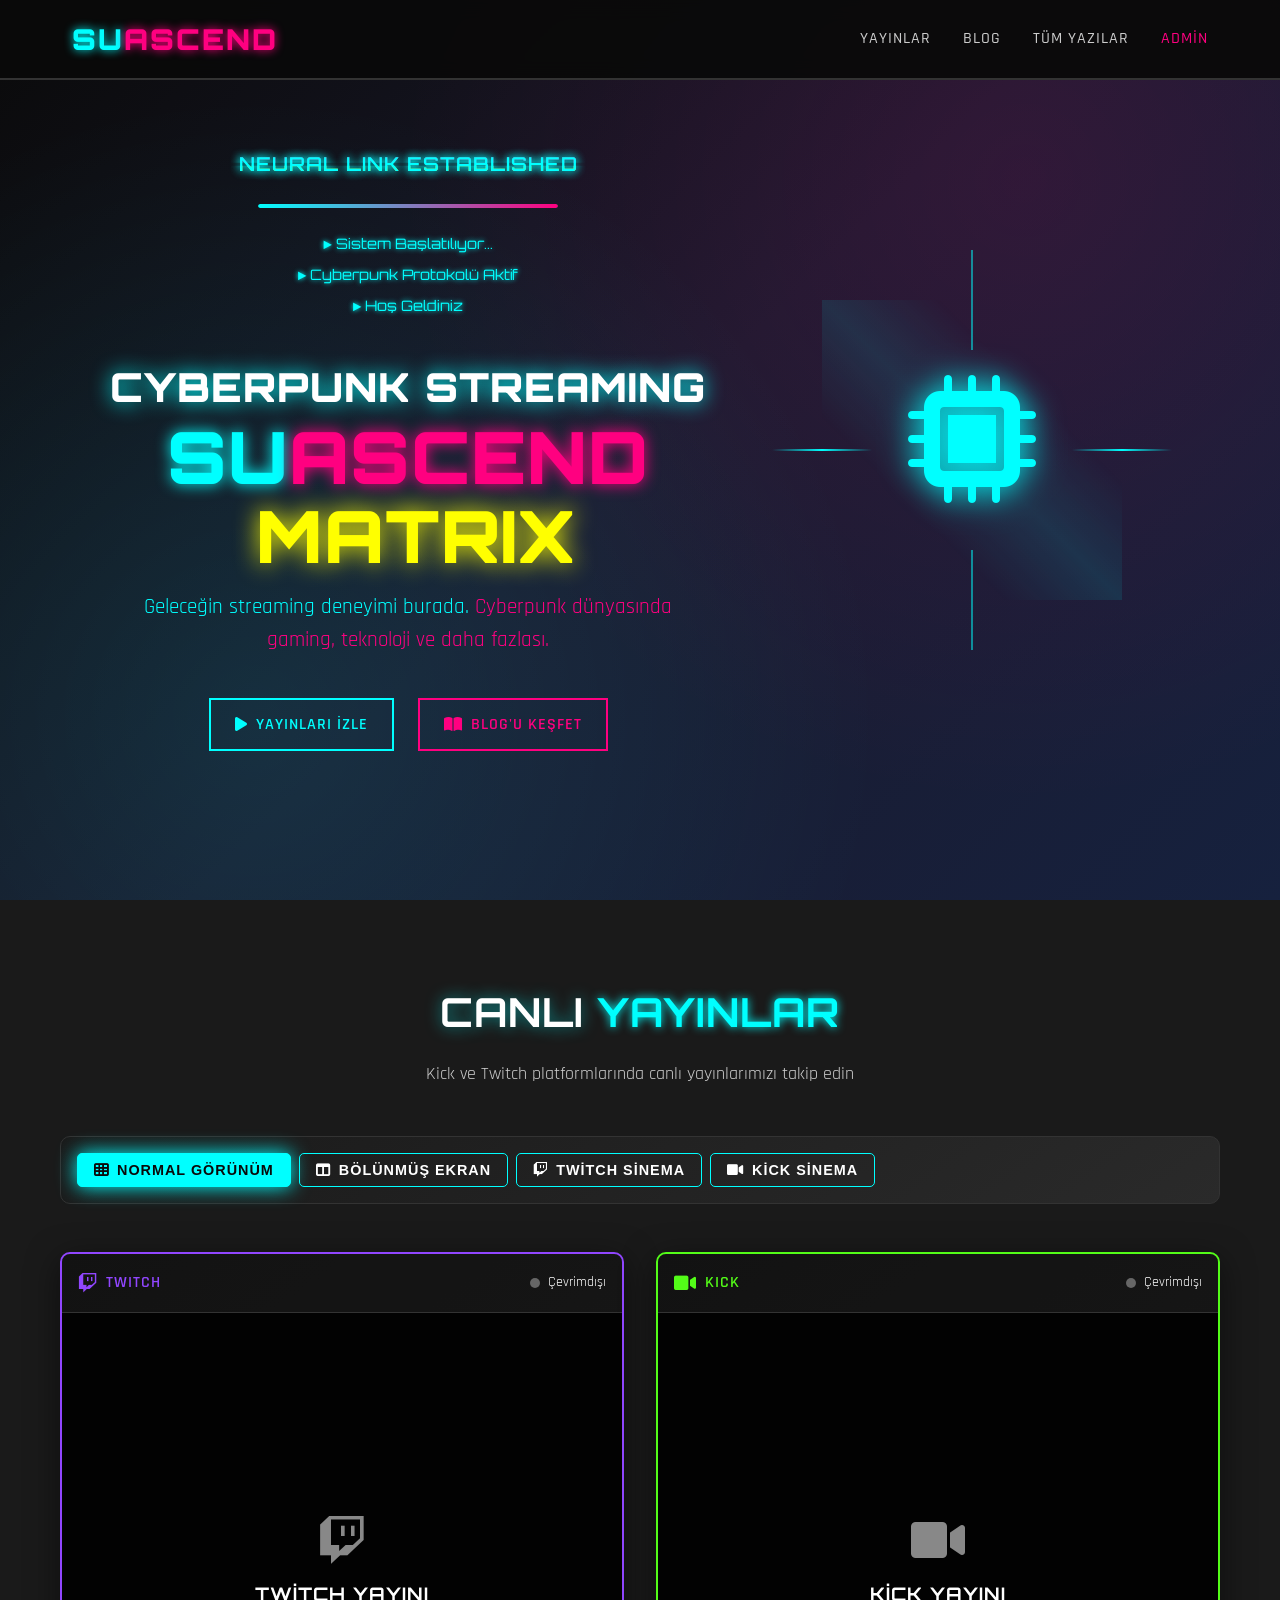
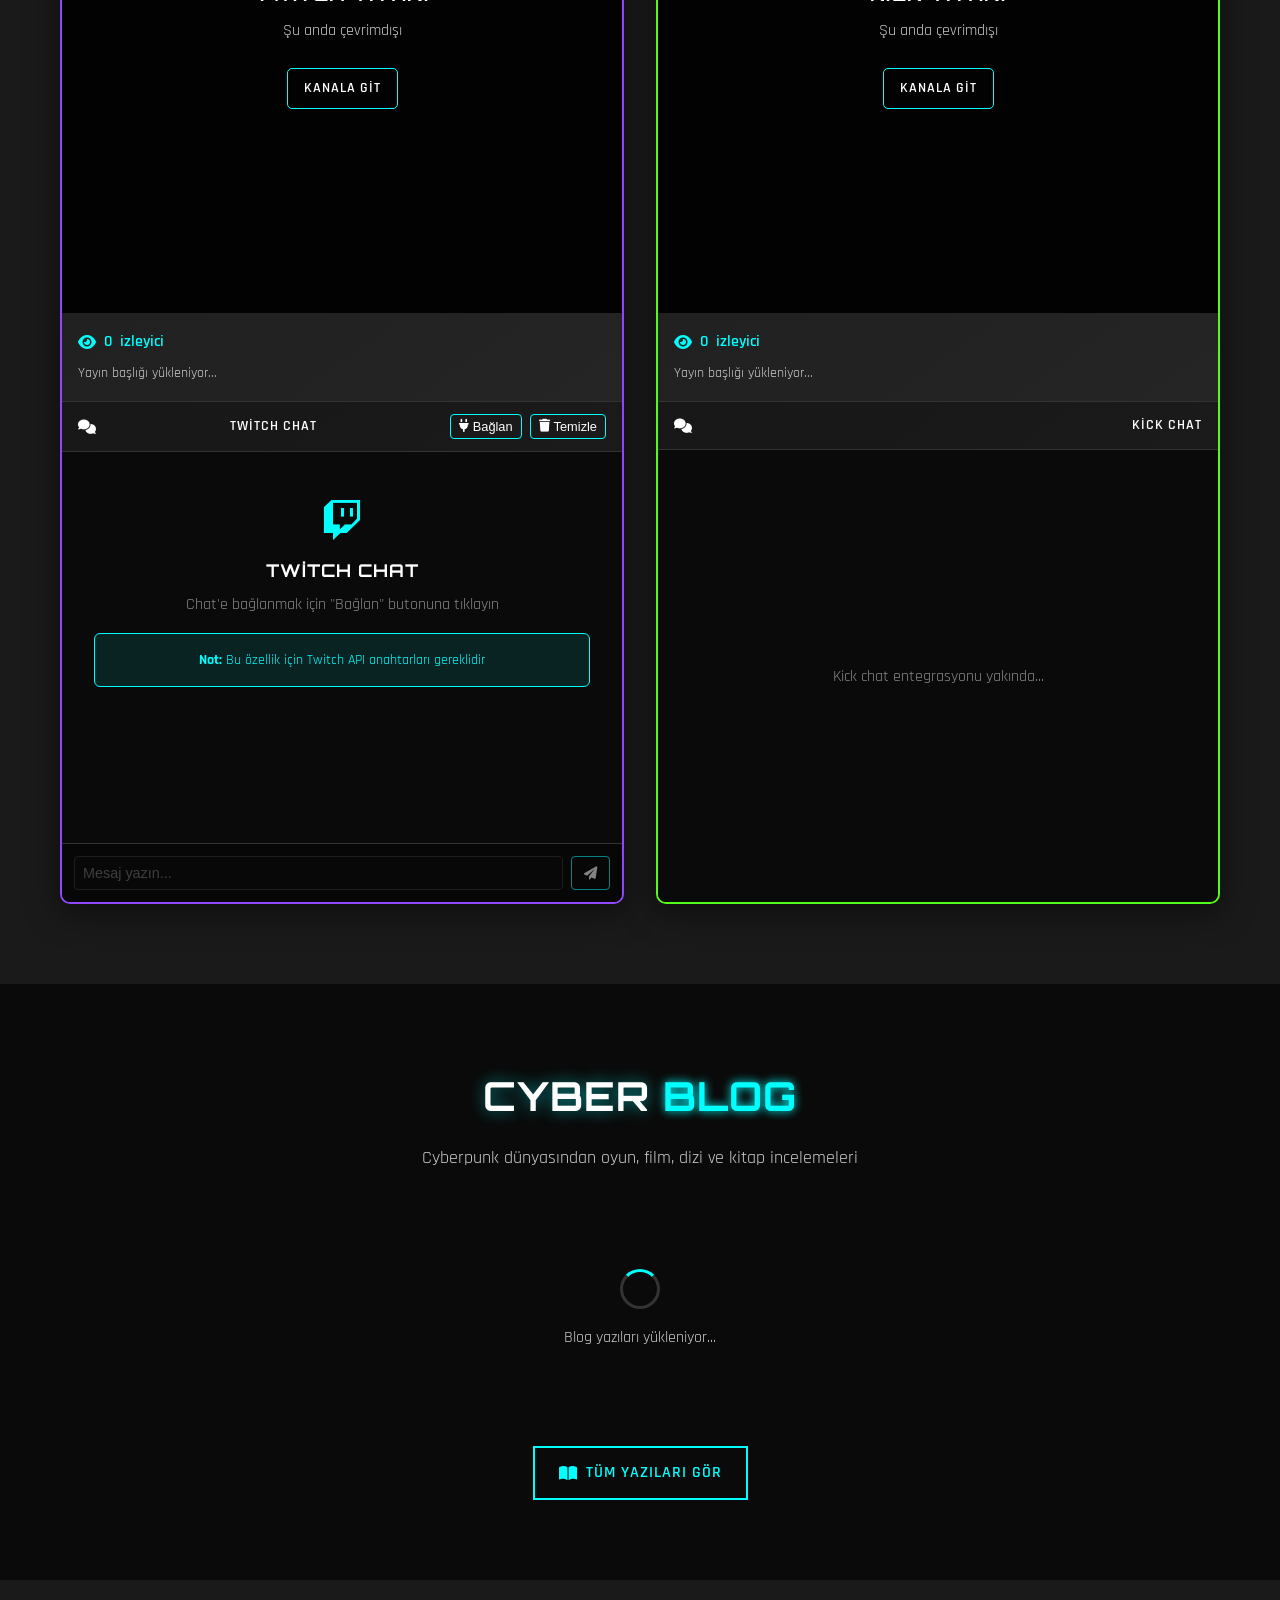
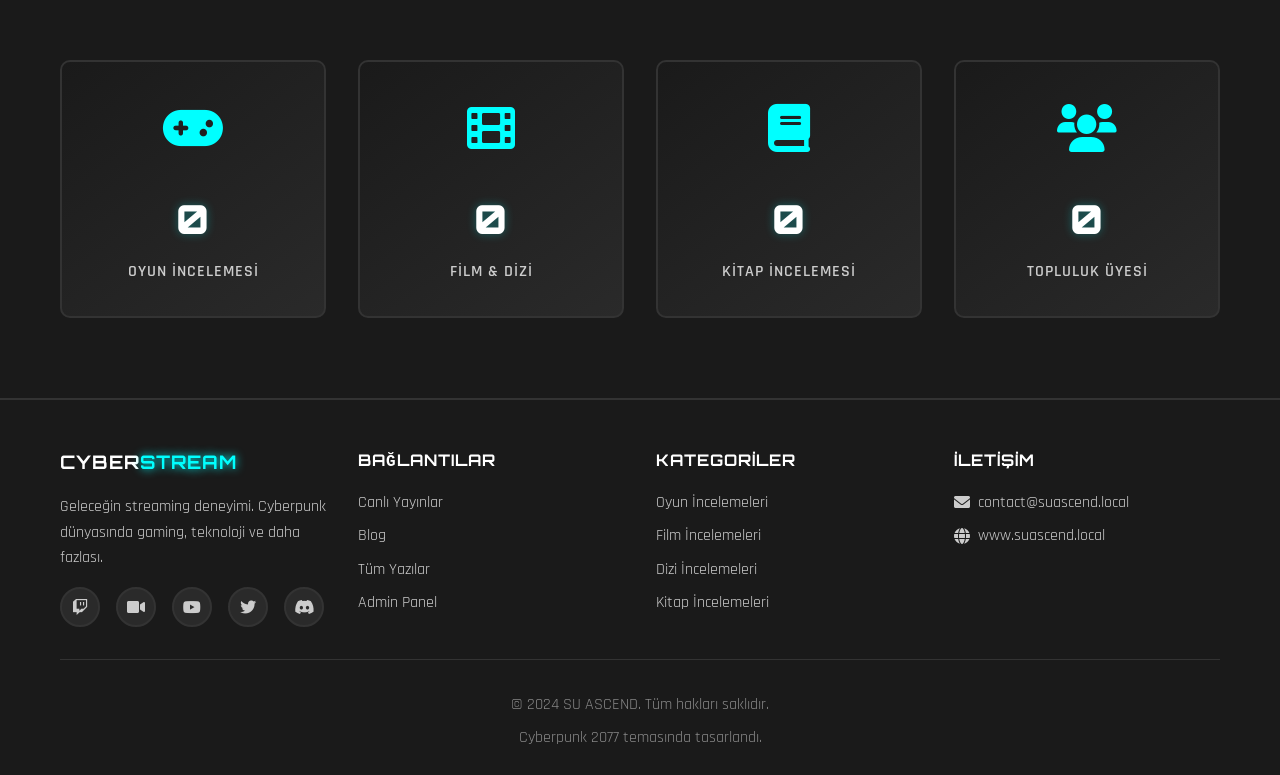
==== commit bcbcd057: "Initial commit: Cyberpunk streaming site - Responsive cyberpunk temalı tasarım - Twitch ve Kick stre" ====
--- a/index.html
+++ b/index.html
@@ -955,6 +955,192 @@
 
         // Add global escape key listener
         document.addEventListener('keydown', handleEscapeKey);
-    </script>
-</body>
-</html>+
+        // Blog post detail functions (add these before the closing script tag)
+        function showPostDetail(title) {
+            const postContent = getPostContent(title);
+            showPostModal(title, postContent);
+        }
+        
+        function getPostContent(title) {
+            const posts = {
+                'Cyberpunk 2077: Phantom Liberty İncelemesi': {
+                    content: `
+                        <h2>Cyberpunk 2077: Phantom Liberty İncelemesi</h2>
+                        <p><strong>Yayın Tarihi:</strong> 15 Aralık 2024</p>
+                        <p><strong>Kategori:</strong> Oyun İncelemesi</p>
+                        
+                        <h3>Giriş</h3>
+                        <p>Night City'ye geri dönüş zamanı! CD Projekt RED'in uzun zamandır beklenen genişleme paketi Phantom Liberty, Cyberpunk 2077'nin hikayesini derinleştiriyor ve oyunculara yepyeni bir macera sunuyor.</p>
+                        
+                        <h3>Hikaye ve Karakterler</h3>
+                        <p>Phantom Liberty, V'nin hikayesini devam ettirirken, yeni karakterler ve kompleks siyasi entrikalar ekliyor. Keanu Reeves'in Johnny Silverhand karakteri yine merkezi bir rol oynuyor.</p>
+                        
+                        <h3>Oynanış</h3>
+                        <p>Genişleme paketi, temel oyunun mekaniğini geliştirirken yeni siber implantlar ve yetenekler ekliyor. Dogtown bölgesi, keşfedilecek yeni alanlar ve yan görevler sunuyor.</p>
+                        
+                        <h3>Sonuç</h3>
+                        <p>Phantom Liberty, Cyberpunk 2077'nin potansiyelini gerçekleştiren mükemmel bir genişleme paketi. Hem yeni hem de eski oyuncular için kesinlikle denemeye değer.</p>
+                        
+                        <p><strong>Puan:</strong> 9/10</p>
+                    `,
+                    image: null
+                },
+                'Blade Runner 2049: Cyberpunk Sinemanın Zirvesi': {
+                    content: `
+                        <h2>Blade Runner 2049: Cyberpunk Sinemanın Zirvesi</h2>
+                        <p><strong>Yayın Tarihi:</strong> 12 Aralık 2024</p>
+                        <p><strong>Kategori:</strong> Film İncelemesi</p>
+                        
+                        <h3>Giriş</h3>
+                        <p>Denis Villeneuve'ün yönettiği Blade Runner 2049, orijinal filmin mirasını korurken modern sinema teknikleriyle cyberpunk türünün zirvesine çıkıyor.</p>
+                        
+                        <h3>Görsel Tasarım</h3>
+                        <p>Roger Deakins'in sinematografisi, neon ışıklar ve karanlık atmosferle cyberpunk estetiğini mükemmel şekilde yansıtıyor. Her kare bir sanat eseri.</p>
+                        
+                        <h3>Hikaye ve Temalar</h3>
+                        <p>Film, insan doğası, yapay zeka ve kimlik sorularını derinlemesine işliyor. Ryan Gosling'in K karakteri, izleyiciyi duygusal bir yolculuğa çıkarıyor.</p>
+                        
+                        <h3>Sonuç</h3>
+                        <p>Blade Runner 2049, hem orijinal filmin hayranları hem de yeni izleyiciler için mükemmel bir cyberpunk deneyimi sunuyor.</p>
+                        
+                        <p><strong>Puan:</strong> 10/10</p>
+                    `,
+                    image: null
+                },
+                'Altered Carbon: Bilinç Transferi ve Gelecek': {
+                    content: `
+                        <h2>Altered Carbon: Bilinç Transferi ve Gelecek</h2>
+                        <p><strong>Yayın Tarihi:</strong> 10 Aralık 2024</p>
+                        <p><strong>Kategori:</strong> Dizi İncelemesi</p>
+                        
+                        <h3>Giriş</h3>
+                        <p>Netflix'in cyberpunk dizisi Altered Carbon, ölümsüzlük ve kimlik kavramlarını sorguluyor. Richard K. Morgan'ın romanından uyarlanan dizi, gelecekte bilinç transferi teknolojisinin yaygınlaştığı bir dünyayı anlatıyor.</p>
+                        
+                        <h3>Hikaye ve Dünya</h3>
+                        <p>Dizi, insanların bilincini dijital olarak saklayıp farklı bedenlere aktarabildiği bir gelecekte geçiyor. Bu teknoloji, zenginlerin ölümsüz olmasını sağlarken, yoksullar için erişilemez kalıyor.</p>
+                        
+                        <h3>Karakterler</h3>
+                        <p>Takeshi Kovacs karakteri, farklı bedenler arasında geçiş yaparak kimlik ve benlik sorularını gündeme getiriyor. Joel Kinnaman ve Anthony Mackie'nin performansları dikkat çekici.</p>
+                        
+                        <h3>Sonuç</h3>
+                        <p>Altered Carbon, cyberpunk türünün temel temalarını modern bir yaklaşımla ele alıyor. Görsel efektleri ve hikayesi ile izlemeye değer bir yapım.</p>
+                        
+                        <p><strong>Puan:</strong> 8/10</p>
+                    `,
+                    image: null
+                },
+                'Neuromancer: Cyberpunk Türünün Doğuşu': {
+                    content: `
+                        <h2>Neuromancer: Cyberpunk Türünün Doğuşu</h2>
+                        <p><strong>Yayın Tarihi:</strong> 8 Aralık 2024</p>
+                        <p><strong>Kategori:</strong> Kitap İncelemesi</p>
+                        
+                        <h3>Giriş</h3>
+                        <p>William Gibson'ın bu klasik eseri, cyberpunk türünün temellerini atarak geleceğin teknoloji vizyonunu şekillendirdi. 1984'te yayınlanan roman, bugün bile güncelliğini koruyor.</p>
+                        
+                        <h3>Hikaye ve Dünya</h3>
+                        <p>Case, eski bir hacker olarak siber uzayda yeni bir görev alır. Gibson'ın yarattığı dijital dünya, internetin yaygınlaşmasından yıllar önce sanal gerçekliği hayal etmişti.</p>
+                        
+                        <h3>Etki ve Miras</h3>
+                        <p>Neuromancer, Matrix filminden Cyberpunk 2077'ye kadar sayısız esere ilham verdi. "Cyberspace" terimini literatüre kazandıran bu eser, bilim kurgu tarihinin dönüm noktalarından biri.</p>
+                        
+                        <h3>Sonuç</h3>
+                        <p>Cyberpunk türünü anlamak isteyenler için mutlaka okunması gereken bir klasik. Gibson'ın vizyoner yaklaşımı, teknolojinin geleceği hakkında hala geçerli öngörüler sunuyor.</p>
+                        
+                        <p><strong>Puan:</strong> 10/10</p>
+                    `,
+                    image: null
+                },
+                'Deus Ex: Mankind Divided - Augmentation Etiği': {
+                    content: `
+                        <h2>Deus Ex: Mankind Divided - Augmentation Etiği</h2>
+                        <p><strong>Yayın Tarihi:</strong> 5 Aralık 2024</p>
+                        <p><strong>Kategori:</strong> Oyun İncelemesi</p>
+                        
+                        <h3>Giriş</h3>
+                        <p>İnsan vücudunun teknolojik gelişimi ve bunun toplumsal sonuçları üzerine derin bir inceleme. Deus Ex: Mankind Divided, cyberpunk türünün felsefi sorularını oynanış ile harmanlıyor.</p>
+                        
+                        <h3>Hikaye ve Temalar</h3>
+                        <p>Adam Jensen'ın hikayesi, augmented insanlar ile doğal insanlar arasındaki gerilimi ele alıyor. Oyun, ayrımcılık, teknoloji bağımlılığı ve insan kimliği konularını işliyor.</p>
+                        
+                        <h3>Oynanış</h3>
+                        <p>Stealth, aksiyon ve RPG öğelerini birleştiren oyun, oyunculara farklı yaklaşımlar sunuyor. Augmentation sistemi, karakteri kişiselleştirme imkanı veriyor.</p>
+                        
+                        <h3>Sonuç</h3>
+                        <p>Mankind Divided, cyberpunk oyunları arasında önemli bir yere sahip. Hem eğlenceli hem de düşündürücü bir deneyim sunuyor.</p>
+                        
+                        <p><strong>Puan:</strong> 8.5/10</p>
+                    `,
+                    image: null
+                },
+                'Ghost in the Shell: Ruh ve Makine': {
+                    content: `
+                        <h2>Ghost in the Shell: Ruh ve Makine</h2>
+                        <p><strong>Yayın Tarihi:</strong> 3 Aralık 2024</p>
+                        <p><strong>Kategori:</strong> Film İncelemesi</p>
+                        
+                        <h3>Giriş</h3>
+                        <p>Anime klasiği Ghost in the Shell, bilinç ve kimlik sorularını cyberpunk estetiği ile harmanlıyor. Mamoru Oshii'nin yönettiği bu başyapıt, bilim kurgu sinemasının dönüm noktalarından biri.</p>
+                        
+                        <h3>Görsel Tasarım</h3>
+                        <p>1995 yapımı olan film, döneminin çok ötesinde görsel efektler kullanıyor. Cyberpunk şehir tasarımı ve karakter animasyonları bugün bile etkileyici.</p>
+                        
+                        <h3>Felsefi Derinlik</h3>
+                        <p>Film, ruh ve beden ayrımını sorgularken, yapay zekanın bilinç kazanması konusunu ele alıyor. Major Kusanagi'nin kimlik arayışı, izleyiciyi derin düşüncelere sevk ediyor.</p>
+                        
+                        <h3>Sonuç</h3>
+                        <p>Ghost in the Shell, cyberpunk türünün en önemli eserlerinden biri. Hem görsel hem de felsefi açıdan zengin bir deneyim sunuyor.</p>
+                        
+                        <p><strong>Puan:</strong> 9.5/10</p>
+                    `,
+                    image: null
+                }
+            };
+            
+            return posts[title] || {
+                content: `
+                    <h2>${title}</h2>
+                    <p>Bu yazının detaylı içeriği yakında eklenecek...</p>
+                    <p>Cyberpunk dünyasından en güncel haberler ve incelemeleri takip etmeyi unutmayın!</p>
+                `,
+                image: null
+            };
+        }
+        
+        function showPostModal(title, postData) {
+            // Modal oluştur
+            const modal = document.createElement('div');
+            modal.className = 'post-modal';
+            modal.innerHTML = `
+                <div class="post-modal-content">
+                    <div class="post-modal-header">
+                        <button class="post-modal-close" onclick="closePostModal()">
+                            <i class="fas fa-times"></i>
+                        </button>
+                    </div>
+                    <div class="post-modal-body">
+                        ${postData.content}
+                    </div>
+                </div>
+                <div class="post-modal-overlay" onclick="closePostModal()"></div>
+            `;
+            
+            document.body.appendChild(modal);
+            document.body.style.overflow = 'hidden';
+        }
+        
+        function closePostModal() {
+            const modal = document.querySelector('.post-modal');
+            if (modal) {
+                modal.remove();
+                document.body.style.overflow = 'auto';
+            }
+        }
+
+        // Add escape key support for modal
+        document.addEventListener('keydown', function(e) {
+            if (e.key === 'Escape') {
+                closePostModal();
+            }
+        });
